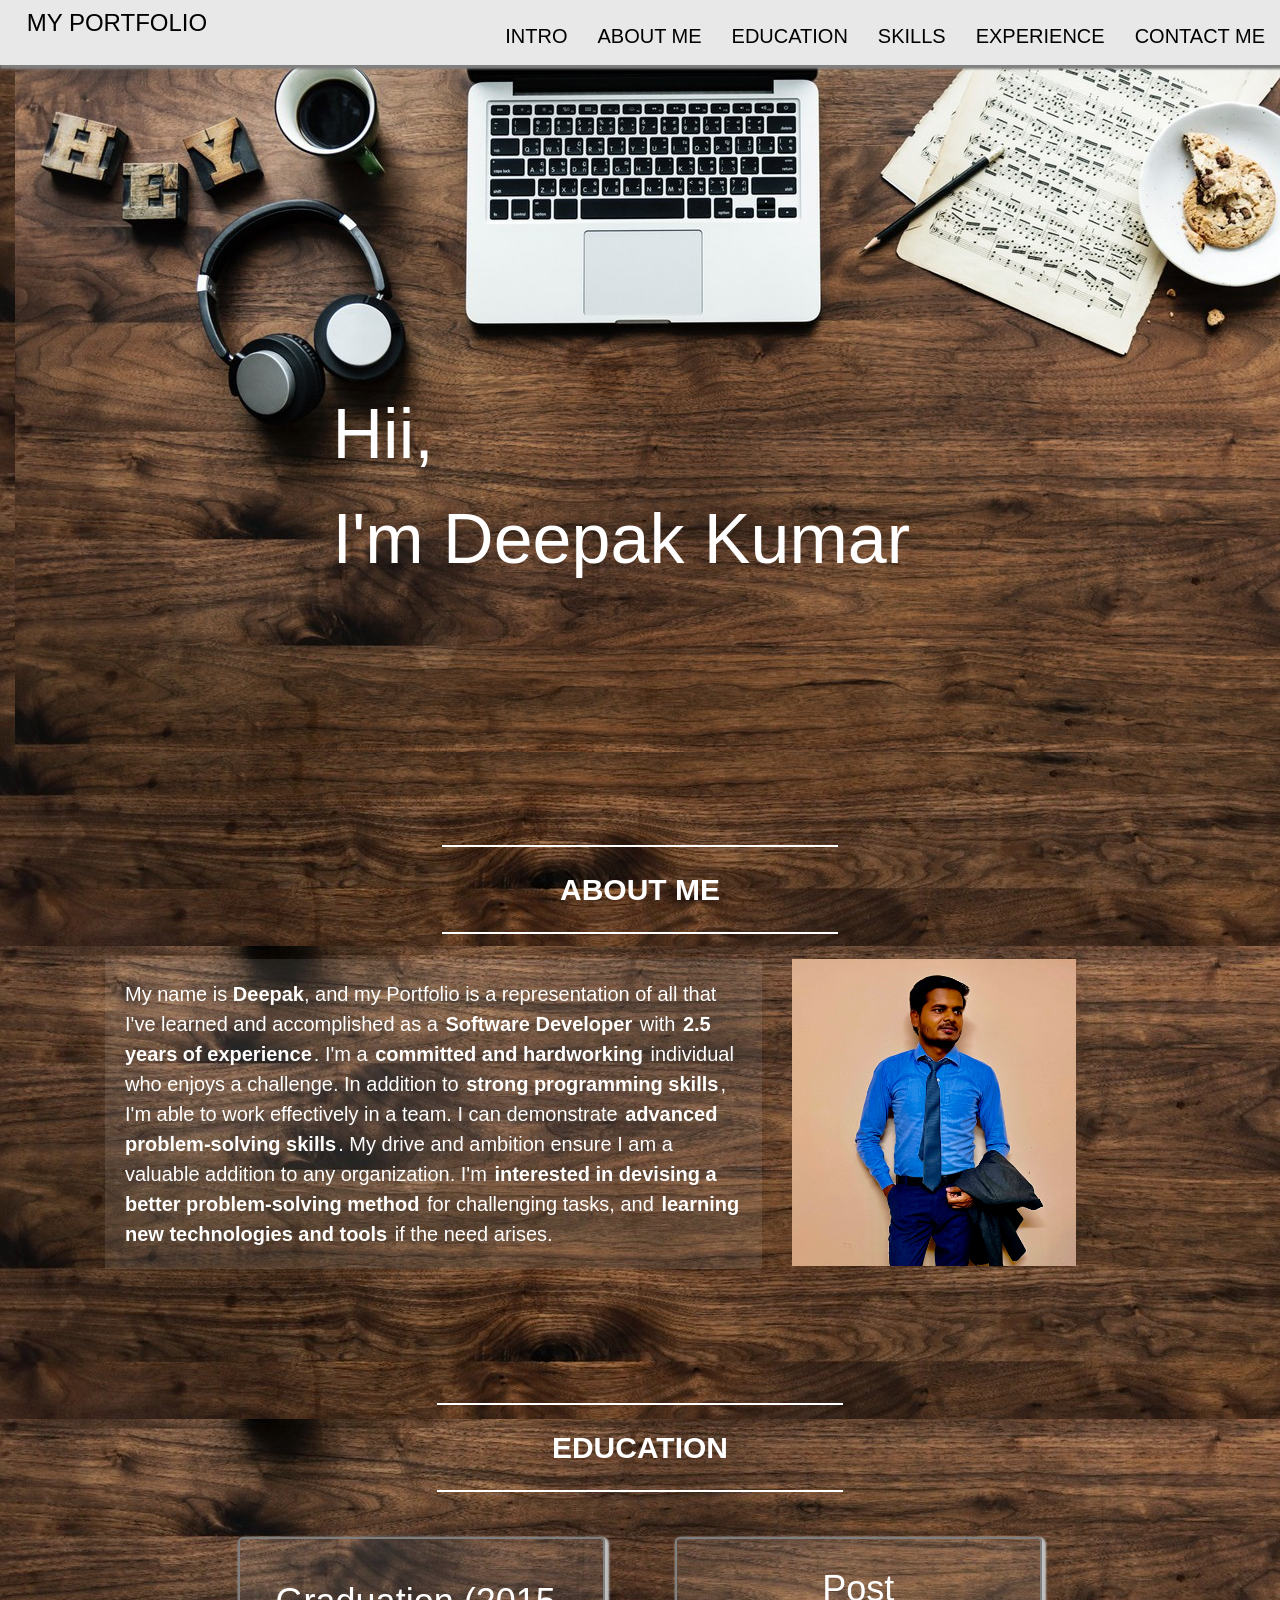
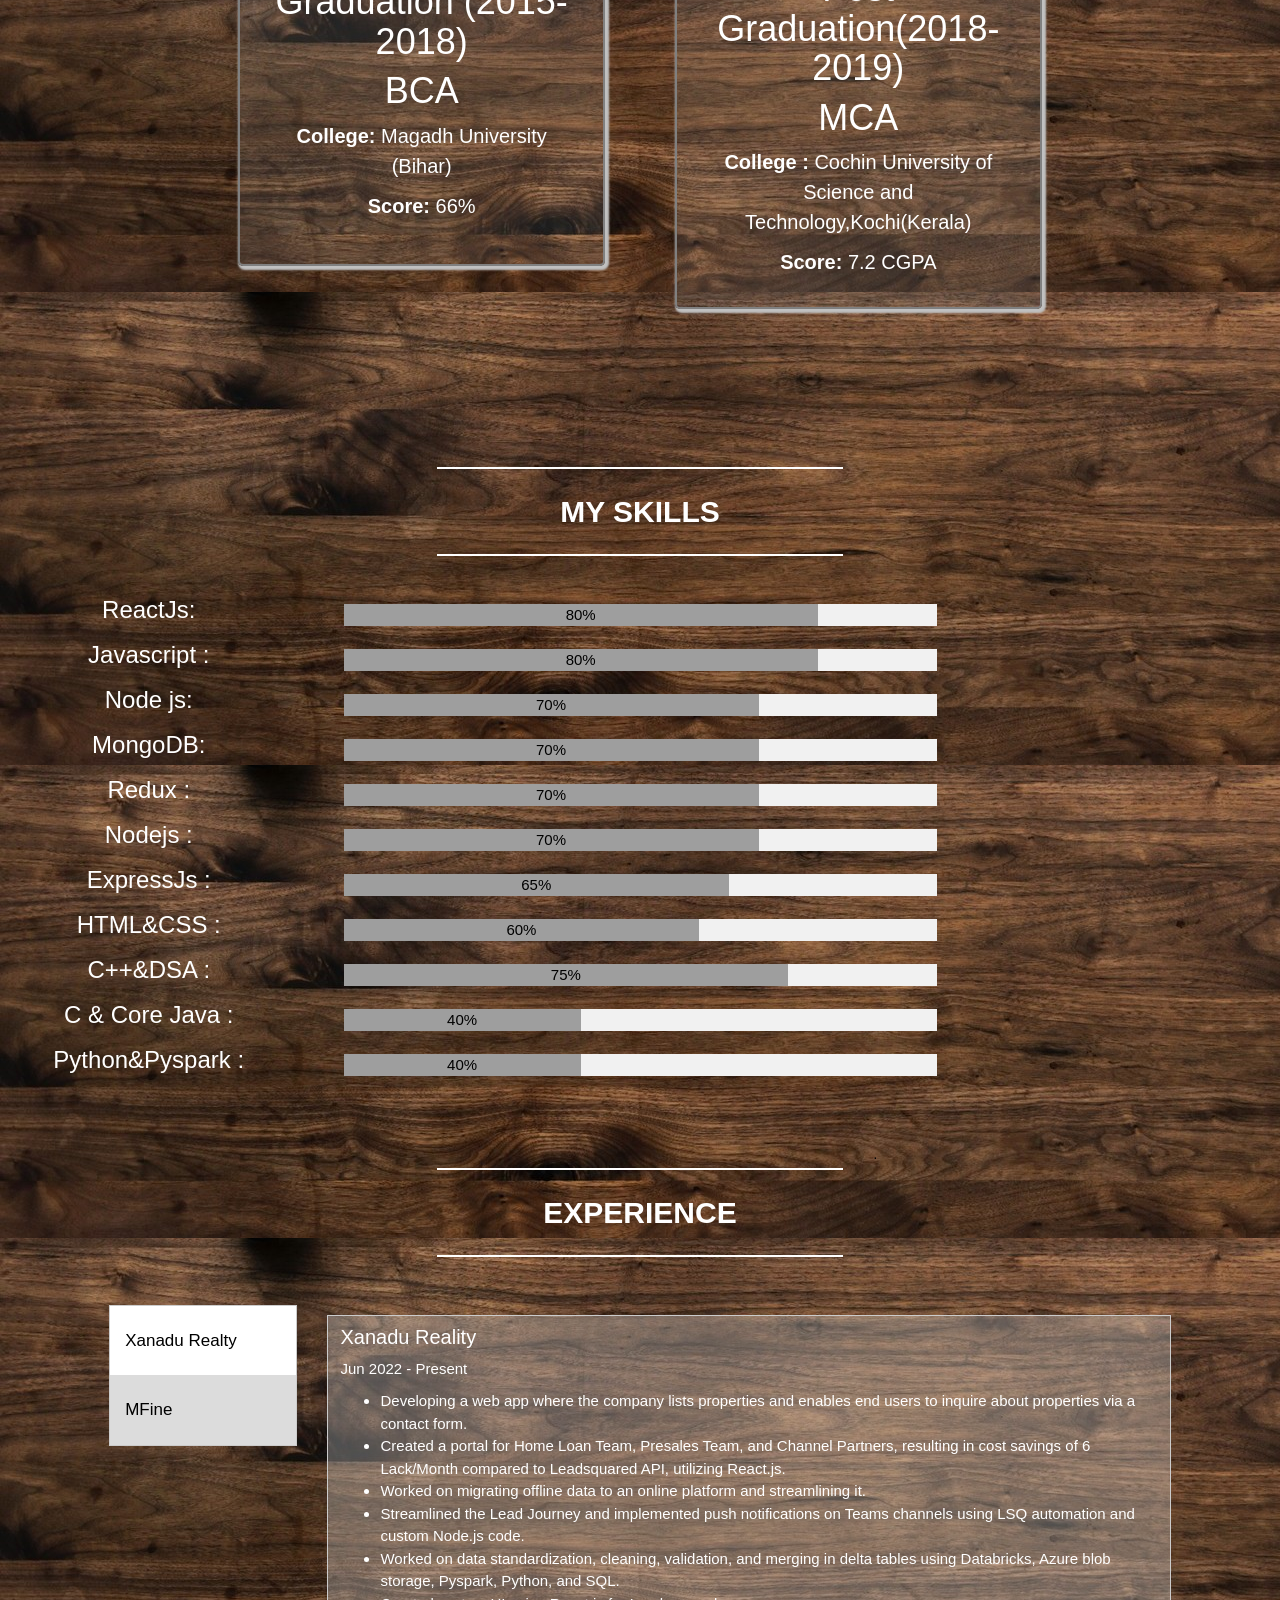
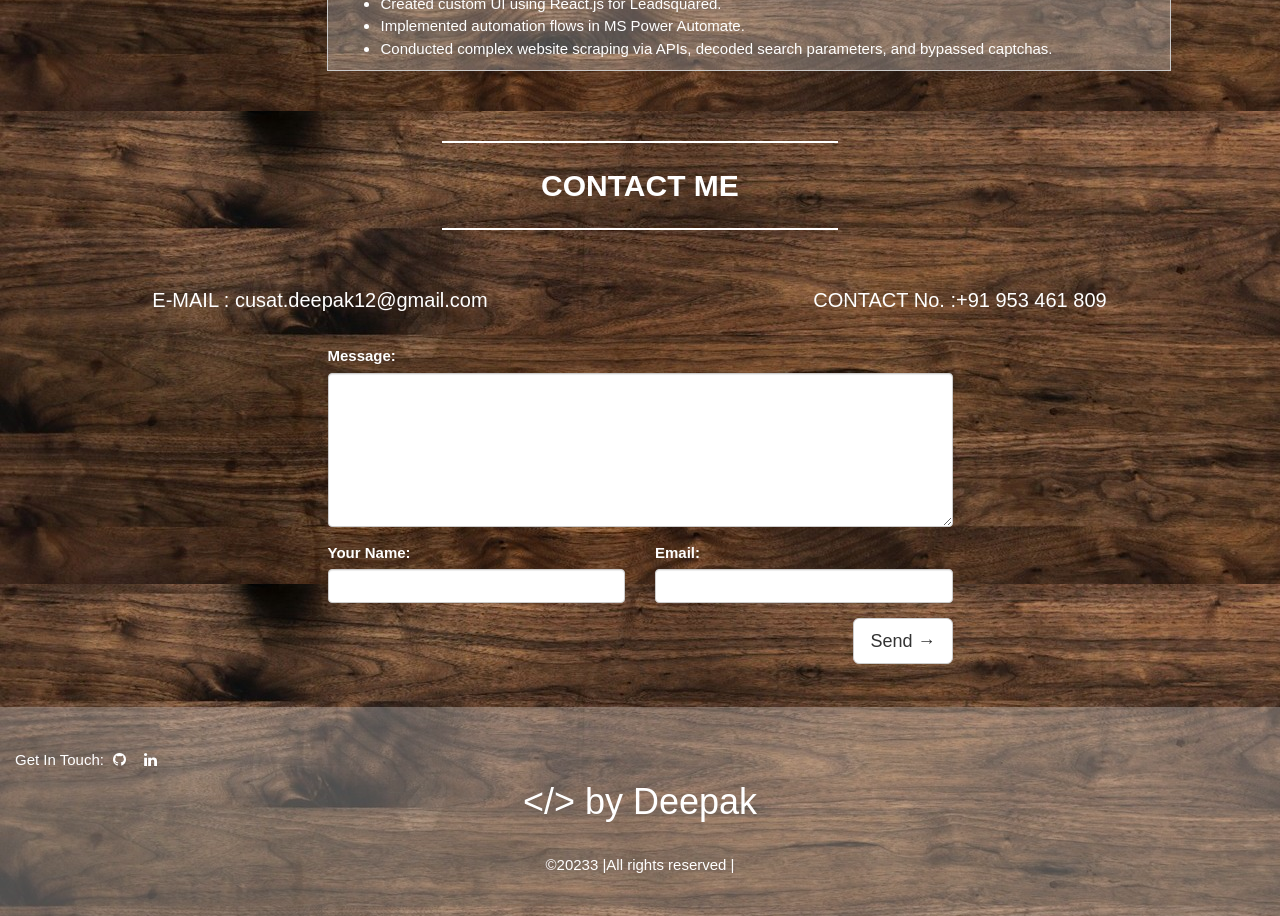
==== index.html @ 2df1d55f "test commit" ====
<html>
  <title>My Portfolio</title>
  <head>
    <style>
      .col-md-2 img {
        width: 284px;
        height: 307px;
      }
    </style>
    <!-- <style>
		.container {
		  text-align: center;
		}
	
		img {
			width: 1324px;
            height: 706px;;
		}
	  </style> -->
    <link type="text/css" href="index.css" rel="stylesheet" />
    <meta charset="utf-8" />
    <meta name="viewport" content="width=device-width, initial-scale=1" />
    <link
      rel="stylesheet"
      href="https://maxcdn.bootstrapcdn.com/bootstrap/3.4.0/css/bootstrap.min.css"
    />
    <script src="https://ajax.googleapis.com/ajax/libs/jquery/3.4.1/jquery.min.js"></script>
    <script src="https://maxcdn.bootstrapcdn.com/bootstrap/3.4.0/js/bootstrap.min.js"></script>
    <meta name="viewport" content="width=device-width, initial-scale=1" />
    <link rel="stylesheet" href="https://www.w3schools.com/w3css/4/w3.css" />
    <meta name="viewport" content="width=device-width, initial-scale=1" />
    <link
      rel="stylesheet"
      href="https://maxcdn.bootstrapcdn.com/font-awesome/4.4.0/css/font-awesome.min.css"
    />
  </head>
  <body>
    <div class="container-fluid" style="color: black">
      <div id="intro" class="row">
        <div class="col-md-12">
          <nav class="navbar navbar-inverse navbar-fixed-top">
            <div class="navbar-header">
              <button
                type="button"
                class="navbar-toggle"
                data-toggle="collapse"
                data-target="#myNavbar"
              >
                <span class="icon-bar"></span>
                <span class="icon-bar"></span>
                <span class="icon-bar"></span>
              </button>
              <h3>&nbsp;&nbsp;&nbsp; MY PORTFOLIO</h3>
            </div>

            <div
              class="collapse navbar-collapse"
              id="myNavbar"
              style="float: right"
            >
              <ul class="nav navbar-nav">
                <li>
                  <a href="#intro"><h4>INTRO</h4></a>
                </li>
                <li>
                  <a href="#about"><h4>ABOUT ME</h4></a>
                </li>
                <li>
                  <a href="#edu"><h4>EDUCATION</h4></a>
                </li>
                <li>
                  <a href="#skills"><h4>SKILLS</h4></a>
                </li>
                <li>
                  <a href="#pro"><h4>EXPERIENCE</h4></a>
                </li>
                <li>
                  <a href="#cont"><h4>CONTACT ME</h4></a>
                </li>
              </ul>
            </div>
          </nav>
        </div>
      </div>
      <br /><br />
      <div id="intro" class="row">
        <div class="col-md-12 container">
          <img src="lap2.jpg" />
          <div class="text-block">
            <p>
              Hii,<br />
              I'm Deepak Kumar
            </p>
            <p></p>
          </div>
        </div>
      </div>
      <div id="about" class="row">
        <br /><br /><br />
        <div class="col-md-4"></div>
        <div class="col-md-4 heading">
          <hr class="new" />
          <p>ABOUT ME</p>
          <hr class="new" />
        </div>
        <div class="col-md-4"></div>

        <div class="col-md-3"></div>

        <div class="col-md-7" style="margin-left: 30px">
          <div class="para">
            My name is <b>Deepak</b>, and my Portfolio is a representation of
            all that I've learned and accomplished as a
            <span class="highlight">Software Developer</span> with
            <span class="highlight">2.5 years of experience</span>. I'm a
            <span class="highlight">committed and hardworking</span> individual
            who enjoys a challenge. In addition to
            <span class="highlight">strong programming skills</span>, I'm able
            to work effectively in a team. I can demonstrate
            <span class="highlight">advanced problem‑solving skills</span>. My
            drive and ambition ensure I am a valuable addition to any
            organization. I'm
            <span class="highlight"
              >interested in devising a better problem‑solving method</span
            >
            for challenging tasks, and
            <span class="highlight">learning new technologies and tools</span>
            if the need arises.
          </div>
        </div>

        <div class="col-md-2">
          <center><img src="port.jpg" /></center>
          <br /><br />
        </div>
      </div>

      <div id="edu" class="row">
        <br /><br /><br />
        <div class="row">
          <div class="col-md-4"></div>

          <div class="col-md-4 heading">
            <hr class="new" />
            <p>EDUCATION</p>
            <hr class="new" />
          </div>

          <div class="col-md-4"></div>
        </div>

        <div class="row">
          <div class="col-md-2"></div>

		  <div class="col-md-4">
			<div class="block" style="padding: 33px;"> <!-- Add padding -->
			  <h1>Graduation (2015-2018)</h1>
			  <h1>BCA</h1>
			  <p><strong>College:</strong> Magadh University (Bihar)</p>
			  <p><strong>Score:</strong> 66%</p>
			</div>
		</div>
		

          <div class="col-md-4">
            <div class="block">
              <h1>Post Graduation(2018-2019)</h1>
			  <h1>MCA</h1>
             <p><strong>College :</strong> Cochin University of Science and Technology,Kochi(Kerala)</p> 
              <p><strong>Score:</strong> 7.2 CGPA</p>
            </div>
          </div>

          <div class="col-md-2"></div>
        </div>
      </div>

      <br /><br />

      <div id="skills" class="row">
        <br /><br /><br />
        <div class="row">
          <div class="col-md-4"></div>

          <div class="col-md-4 heading">
            <hr class="new" />
            <p>MY SKILLS</p>
            <hr class="new" />
          </div>

          <div class="col-md-4"></div>
        </div>

        <br />

        <div class="row">
          <div class="col-md-3">
            <h3 style="color: white; margin-top: -6px">
              <center>ReactJs:</center>
            </h3>
          </div>

          <div class="col-md-6">
            <div class="w3-container">
              <div class="w3-light-grey">
                <div class="w3-container w3-grey w3-center" style="width: 80%">
                  80%
                </div>
              </div>
            </div>

            <div class="col-md-3"></div>
          </div>

          <br /><br />
          <div class="col-md-3">
            <h3 style="color: white; margin-top: -6px">
              <center>Javascript :</center>
            </h3>
          </div>

          <div class="col-md-6">
            <div class="w3-container">
              <div class="w3-light-grey">
                <div class="w3-container w3-grey w3-center" style="width: 80%">
                  80%
                </div>
              </div>
            </div>

            <div class="col-md-3"></div>
          </div>
          <br /><br />

          <div class="col-md-3">
            <h3 style="color: white; margin-top: -6px">
              <center>Node js:</center>
            </h3>
          </div>

          <div class="col-md-6">
            <div class="w3-container">
              <div class="w3-light-grey">
                <div class="w3-container w3-grey w3-center" style="width: 70%">
                  70%
                </div>
              </div>
            </div>

            <div class="col-md-3"></div>
          </div>

          <br /><br />

          <div class="col-md-3">
            <h3 style="color: white; margin-top: -6px">
              <center>MongoDB:</center>
            </h3>
          </div>

          <div class="col-md-6">
            <div class="w3-container">
              <div class="w3-light-grey">
                <div class="w3-container w3-grey w3-center" style="width: 70%">
                  70%
                </div>
              </div>
            </div>

            <div class="col-md-3"></div>
          </div>

		  <br /><br />
		  <div class="col-md-3">
            <h3 style="color: white; margin-top: -6px">
              <center>Redux :</center>
            </h3>
          </div>

          <div class="col-md-6">
            <div class="w3-container">
              <div class="w3-light-grey">
                <div class="w3-container w3-grey w3-center" style="width: 70%">
                  70%
                </div>
              </div>
            </div>

            <div class="col-md-3"></div>
          </div>

          <br /><br />
		  <div class="col-md-3">
            <h3 style="color: white; margin-top: -6px">
              <center>Nodejs :</center>
            </h3>
          </div>

          <div class="col-md-6">
            <div class="w3-container">
              <div class="w3-light-grey">
                <div class="w3-container w3-grey w3-center" style="width: 70%">
                  70%
                </div>
              </div>
            </div>
            <div class="col-md-3"></div>
          </div>
		  <br/></br>
		  <div class="col-md-3">
            <h3 style="color: white; margin-top: -6px">
              <center>ExpressJs :</center>
            </h3>
          </div>

          <div class="col-md-6">
            <div class="w3-container">
              <div class="w3-light-grey">
                <div class="w3-container w3-grey w3-center" style="width: 65%">
                  65%
                </div>
              </div>
            </div>
            <div class="col-md-3"></div>
          </div>
		  <br/><br/>

          <div class="col-md-3">
            <h3 style="color: white; margin-top: -6px">
              <center>HTML&CSS :</center>
            </h3>
          </div>

          <div class="col-md-6">
            <div class="w3-container">
              <div class="w3-light-grey">
                <div class="w3-container w3-grey w3-center" style="width: 60%">
                  60%
                </div>
              </div>
            </div>
            <div class="col-md-3"></div>
          </div>

          <br /><br />

          <div class="col-md-3">
            <h3 style="color: white; margin-top: -6px">
              <center>C++&DSA :</center>
            </h3>
          </div>

          <div class="col-md-6">
            <div class="w3-container">
              <div class="w3-light-grey">
                <div class="w3-container w3-grey w3-center" style="width: 75%">
                  75%
                </div>
              </div>
            </div>

            <div class="col-md-3"></div>
          </div>
          <br /><br />

          <div class="col-md-3">
            <h3 style="color: white; margin-top: -6px">
              <center>C & Core Java :</center>
            </h3>
          </div>

          <div class="col-md-6">
            <div class="w3-container">
              <div class="w3-light-grey">
                <div class="w3-container w3-grey w3-center" style="width: 40%">
                  40%
                </div>
              </div>
            </div>

            <div class="col-md-3"></div>
          </div>

          <br /><br />

          <div class="col-md-3">
            <h3 style="color: white; margin-top: -6px">
              <center>Python&Pyspark :</center>
            </h3>
          </div>

          <div class="col-md-6">
            <div class="w3-container">
              <div class="w3-light-grey">
                <div class="w3-container w3-grey w3-center" style="width: 40%">
                  40%
                </div>
              </div>
            </div>

            <div class="col-md-3"></div>
          </div>

          <br /><br />

        </div>

        <div id="pro" class="row">
          <br /><br />

          <div class="col-md-4"></div>

          <div class="col-md-4 heading">
            <hr class="new" />
            <p>EXPERIENCE</p>
            <hr class="new" />
          </div>

          <div class="col-md-4">.</div>

          <div class="col-md-12"><br /></div>
          <div class="col-md-1"></div>
          <div class="col-md-2 project">
            <div class="tab">
              <button
                class="tablinks"
                onclick="openCity(event, 'xanadurealty')"
                id="defaultOpen"
              >
                Xanadu Realty
              </button>
              <button class="tablinks" onclick="openCity(event, 'mfine')">
                MFine
              </button>
            </div>
          </div>
		  <div class="col-md-8 project">
			<div id="xanadurealty" class="tabcontent">
				<div class="project-card">
					<h4>Xanadu Reality</h4>
					<p class="date">Jun 2022 - Present</p>
					<ul>
						<li>Developing a web app where the company lists properties and enables end users to inquire about properties via a contact form.</li>
						<li>Created a portal for Home Loan Team, Presales Team, and Channel Partners, resulting in cost savings of 6 Lack/Month compared to Leadsquared API, utilizing React.js.</li>
						<li>Worked on migrating offline data to an online platform and streamlining it.</li>
						<li>Streamlined the Lead Journey and implemented push notifications on Teams channels using LSQ automation and custom Node.js code.</li>
						<li>Worked on data standardization, cleaning, validation, and merging in delta tables using Databricks, Azure blob storage, Pyspark, Python, and SQL.</li>
						<li>Created custom UI using React.js for Leadsquared.</li>
						<li>Implemented automation flows in MS Power Automate.</li>
						<li>Conducted complex website scraping via APIs, decoded search parameters, and bypassed captchas.</li>
					</ul>
				</div>
			</div>
		
			<div id="mfine" class="tabcontent">
				<div class="project-card">
					<h4>MFine</h4>
					<p class="date">Aug 2021 - May 2022</p>
					<ul>
						<li>Worked on the Twilio Video Composition API, converting audio and video files to MP4 and uploading them to S3.</li>
						<li>Implemented pagination and searching functionality.</li>
						<li>Created a generic page header for the MFine app, optimized code, and improved app performance and maintainability.</li>
						<li>Themed the MFine Patents app.</li>
						<li>Worked on a React Native Video Player with custom controls.</li>
						<li>Implemented push notifications in the MFine Patents app.</li>
					</ul>
				</div>
			</div>
		</div>
		
          <div class="col-md-1"></div>
        </div>
      </div>

      <div id="cont" class="row">
        <br /><br />
        <div class="col-md-4"></div>
        <div class="col-md-4 heading">
          <hr class="new" />
          <p>CONTACT ME<br /></p>
          <hr class="new" />
        </div>
        <div class="col-md-4">
          <br />
        </div>
        <div class="col-md-6" style="color: white; font-size: 20px">
          <br />
          <center>E-MAIL : cusat.deepak12@gmail.com</center>
        </div>
        <div class="col-md-6" style="color: white; font-size: 20px">
          <br />
          <center>CONTACT No. :+91 953 461 809</center>
          <br />
        </div>
        <div class="row">
          <div class="col-md-3"></div>
          <div class="col-md-6" id="form_container" style="color: white">
            <form role="form" method="post" id="reused_form">
              <div class="row">
                <div class="col-sm-12 form-group">
                  <label for="message"> Message:</label>
                  <textarea
                    class="form-control"
                    type="textarea"
                    id="message"
                    name="message"
                    maxlength="6000"
                    rows="7"
                  ></textarea>
                </div>
              </div>
              <div class="row">
                <div class="col-sm-6 form-group">
                  <label for="name"> Your Name:</label>
                  <input
                    type="text"
                    class="form-control"
                    id="name"
                    name="name"
                    required
                  />
                </div>
                <div class="col-sm-6 form-group">
                  <label for="email"> Email:</label>
                  <input
                    type="email"
                    class="form-control"
                    id="email"
                    name="email"
                    required
                  />
                </div>
              </div>

              <div class="row">
                <div class="col-sm-12 form-group">
                  <button
                    type="submit"
                    class="btn btn-lg btn-default pull-right"
                  >
                    Send →
                  </button>
                </div>
              </div>
            </form>
            <br />
          </div>
          <div class="col-md-3"></div>
        </div>
      </div>
    </div>

    <div class="footer">
      <div class="row">
        Get In Touch:
        <a href="https://github.com/deepakkumar5396" target="_blank"
          ><i class="fa fa-github tr">&nbsp;</i></a
        >
        <a
          href="https://www.linkedin.com/in/kumardeepakkg/"
          target="_blank"
          ><i class="fa fa-linkedin tr">&nbsp;</i></a
        >
      </div>

      <div class="row">
        <center>
          <h1>&#60;/&#62; by Deepak</h1>
          <br />
          &#169;20233 |All rights reserved |<br />
        </center>
      </div>
    </div>

    <script>
      function openCity(evt, cityName) {
        var i, tabcontent, tablinks;
        tabcontent = document.getElementsByClassName("tabcontent");
        for (i = 0; i < tabcontent.length; i++) {
          tabcontent[i].style.display = "none";
        }
        tablinks = document.getElementsByClassName("tablinks");
        for (i = 0; i < tablinks.length; i++) {
          tablinks[i].className = tablinks[i].className.replace(" active", "");
        }
        document.getElementById(cityName).style.display = "block";
        evt.currentTarget.className += " active";
      }

      // Get the element with id="defaultOpen" and click on it
      document.getElementById("defaultOpen").click();
    </script>
  </body>
  <html></html>
</html>
---- index.css ----
.navbar-inverse {
	background-color:#E8E8E8 !important;
    border-color: transparent !important;
    height:65px;
    box-shadow: 2px 2px 2px 2px grey;
}
.navbar-inverse .navbar-nav>li>a {
    color:black !important;
}
.navbar
{
	margin-bottom: 0px;
}

.navbar-inverse .navbar-nav>li {
	background-color:rgb(232,232,232,0.3) !important;
	height:65px;
    font-size: 25px;
    text-align: left;
    font-weight: bold;
    overflow:hidden;
    position:relative;
}

.navbar-inverse .navbar-nav>li>a:focus, .navbar-inverse .navbar-nav>li>a:hover
{  
	background-color:#DCDCDC !important;
}

.navbar-inverse .navbar-nav>li>a:active
{  
	background-color:#DCDCDC !important;
}

.container {
  position: relative;
}

.text-block {
  position: absolute;
  bottom: 150px;
  right: 350;
  color: white;
  padding-left: 20px;
  padding-right: 20px;
  font-size:70px;
}

.heading
{
	font-size:30px;
	text-align:center;
	padding:5px;
	font-weight:bold;
	color:white;
}
.para
{
	font-size:20px;
	text-align:left;
	padding:20px;
	color:white;
	margin-left:60px;
	background-color:rgba(232,232,232,0.1);
	
	
}
.highlight {
  /* Yellow background color */
  font-weight: bold;         /* Bold text */
  color:white;               /* Black text color */
  padding: 2px;              /* Padding to separate the highlighted text */
}

hr.new{
  border: 1px solid black;
  border-color:white;
}
.block{
  border:2px solid grey;
  border-radius:5px;
  box-shadow: 2px 2px 2px 2px rgb(192,192,192);
  margin:20px;
  background-color:rgba(232,232,232,0.1);
  color:white;
  font-size:20px;
	text-align:center;
	padding:20px;
    
}
body
{
	background-image:url("back.jpg");
}

.footer
{
	background-color:rgba(232,232,232,0.3);
	
	padding:40px;
	color:white;
	margin:-10px;
}

.tr
{
    color:White;
    font-size:45px;
    margin:5px;
}

.project
{ 
 box-sizing: border-box;
}

.pre{
	height:300px;
	width:80%;
	padding:20px;
}



/* Style the tab */
.tab {
  border: 1px solid #ccc;
  background-color:#DCDCDC;
  width: 100%;
  margin-right:-80px;
  
}

/* Style the buttons inside the tab */
.tab button {
  display: block;
  background-color:#DCDCDC;
  padding:22px 15px;
  color: black;
  width: 100%;
  border: none;
  outline: none;
  text-align: left;
  cursor: pointer;
  font-size: 17px;
}

/* Change background color of buttons on hover */
.tab button:hover {
  background-color:white ;
}

/* Create an active/current "tab button" class */
.tab button.active {
  background-color:white ;
}

/* Style the tab content */
.tabcontent {
  
  color: white;
  padding: 0px 12px;
  border: 1px solid #ccc;
  width: 100%;
  display: none;
  background-color:rgba(232,232,232,0.3);
  margin-top:10px;
}

/* Clear floats after the tab */
.clearfix::after {
  content: "";
  clear: both;
  display: table;
}
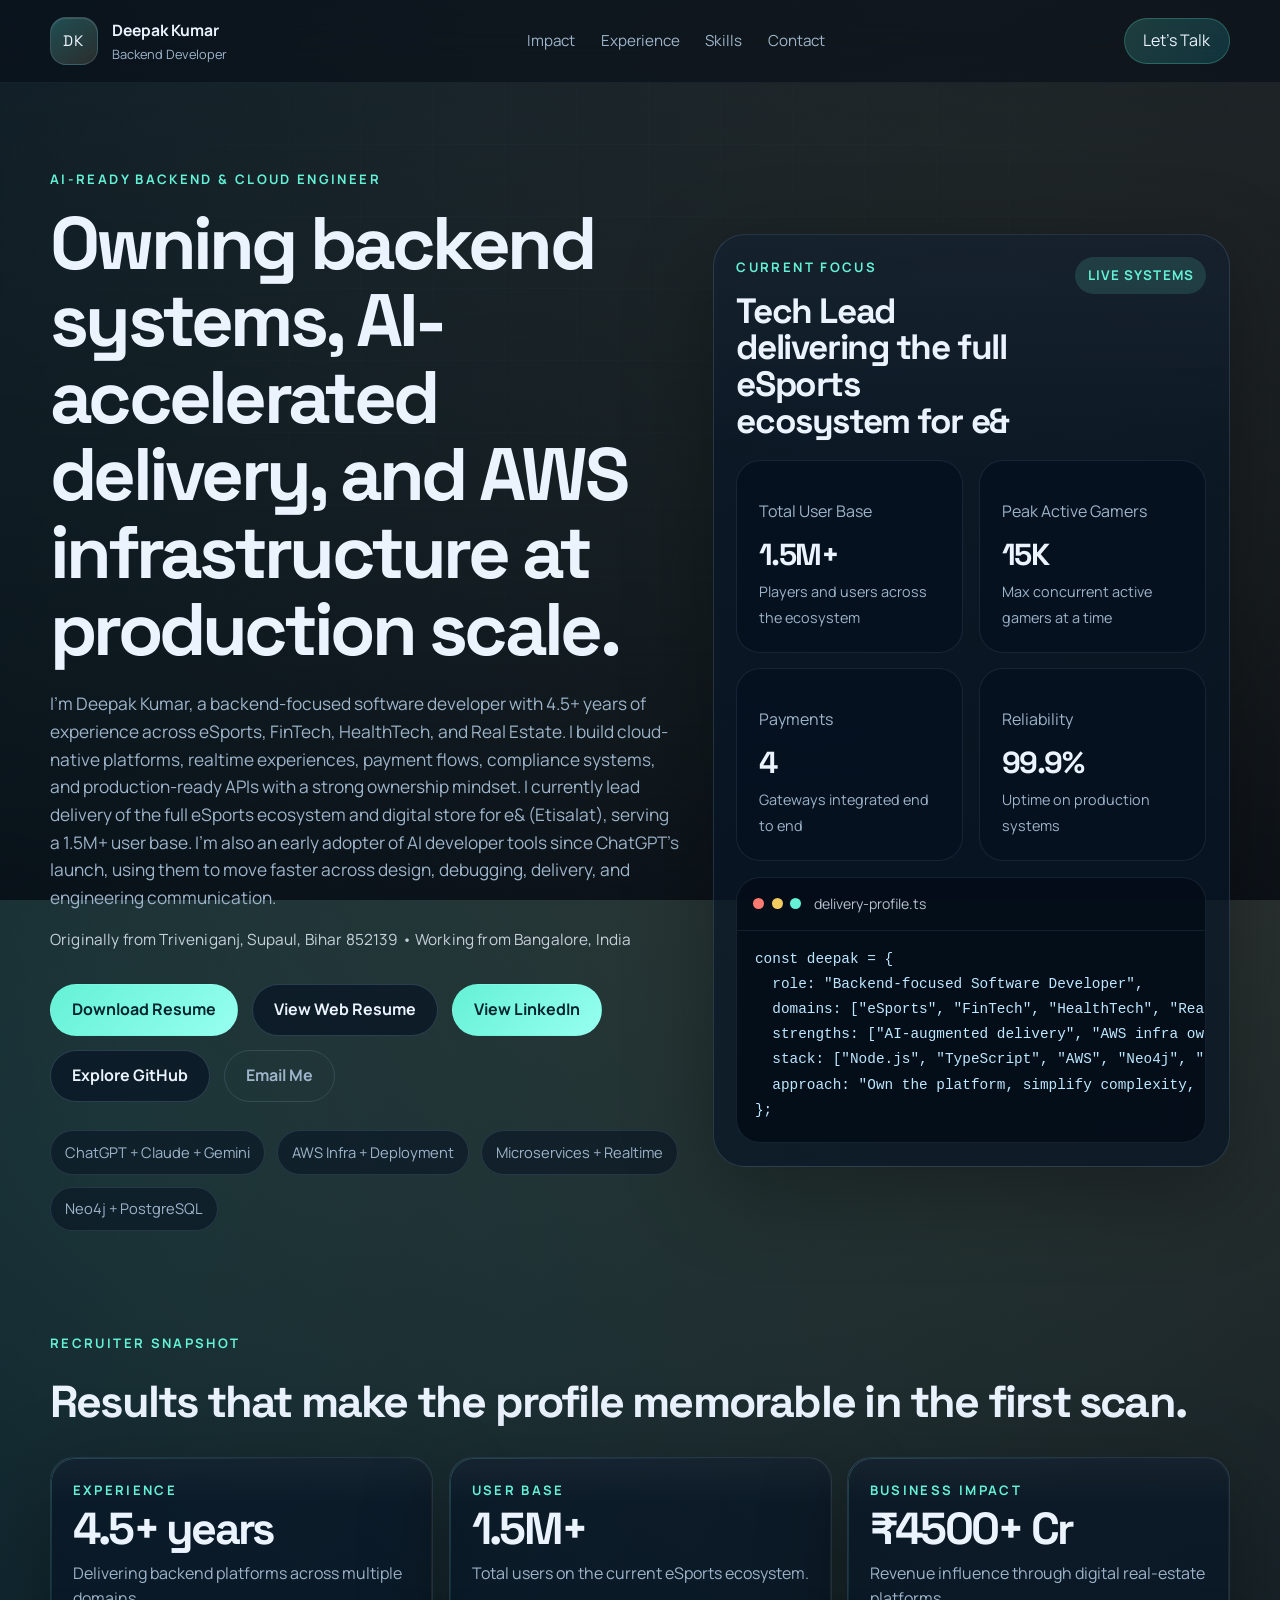
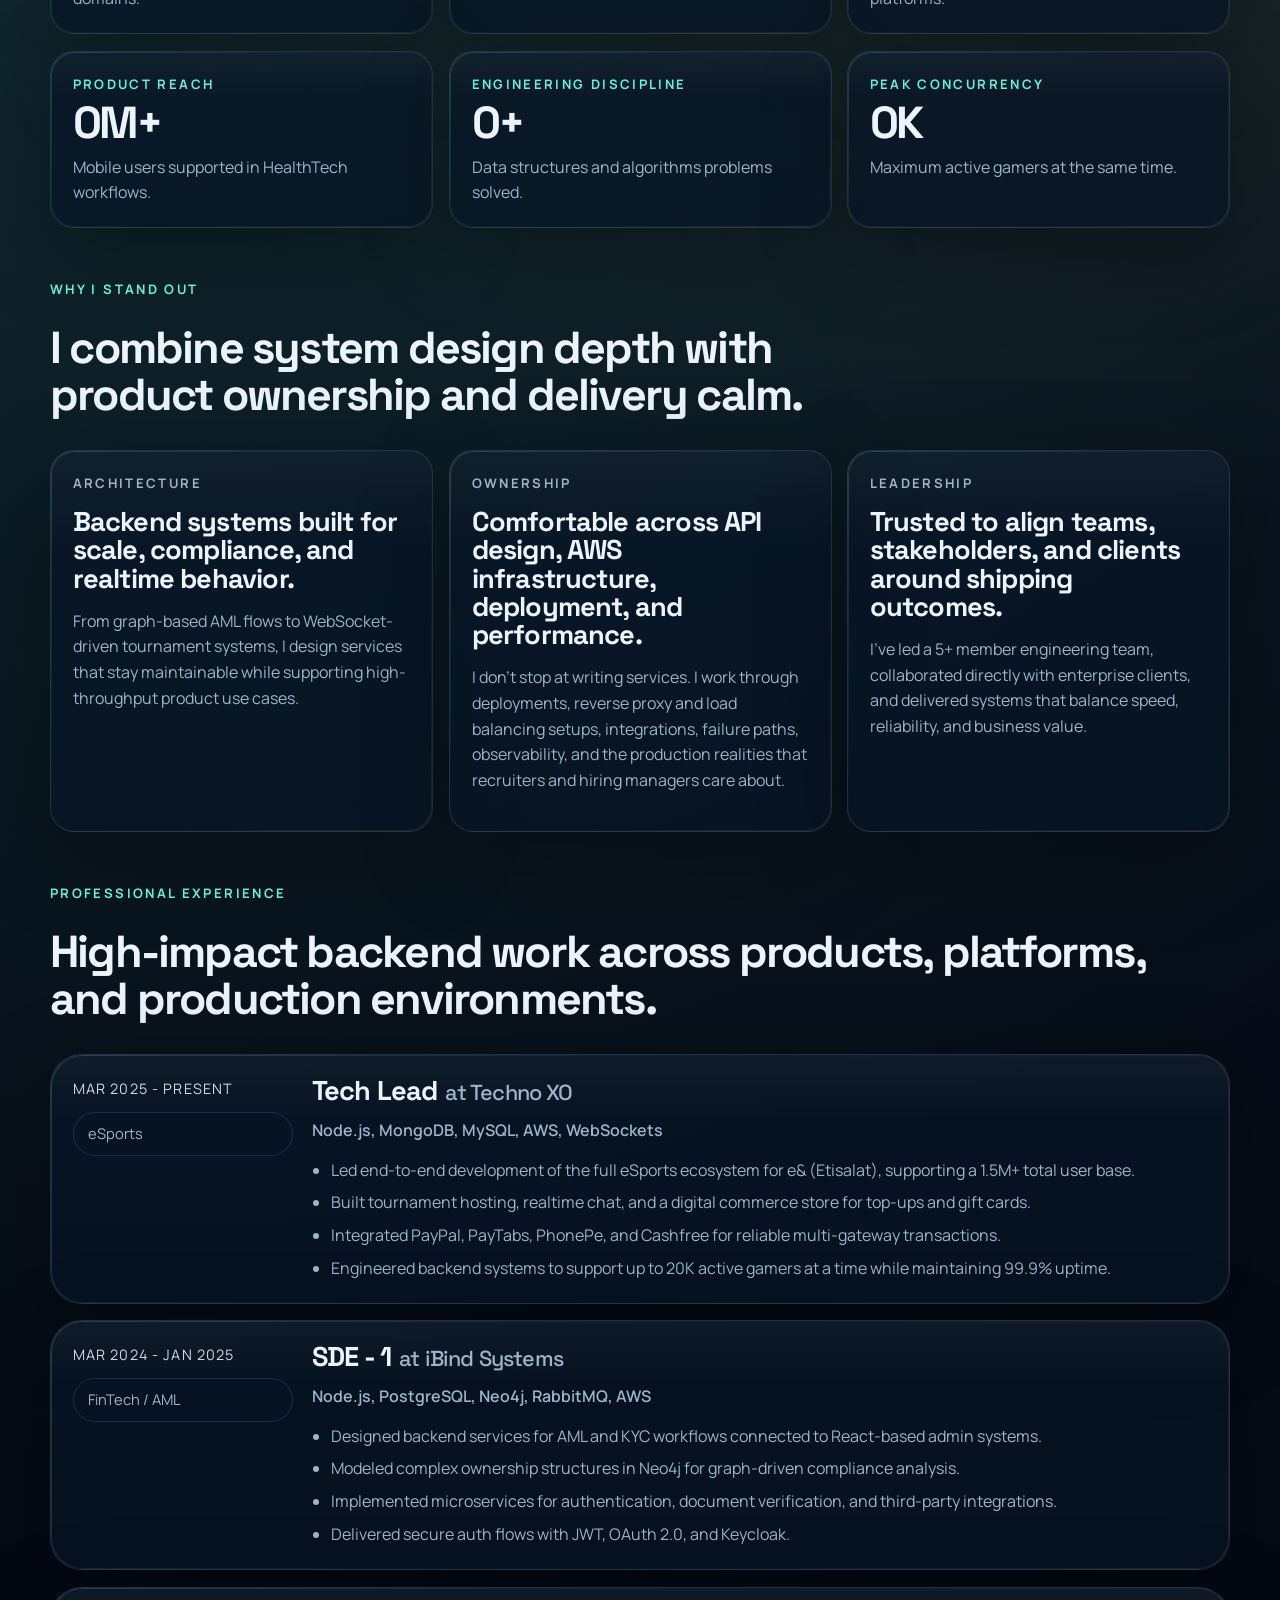
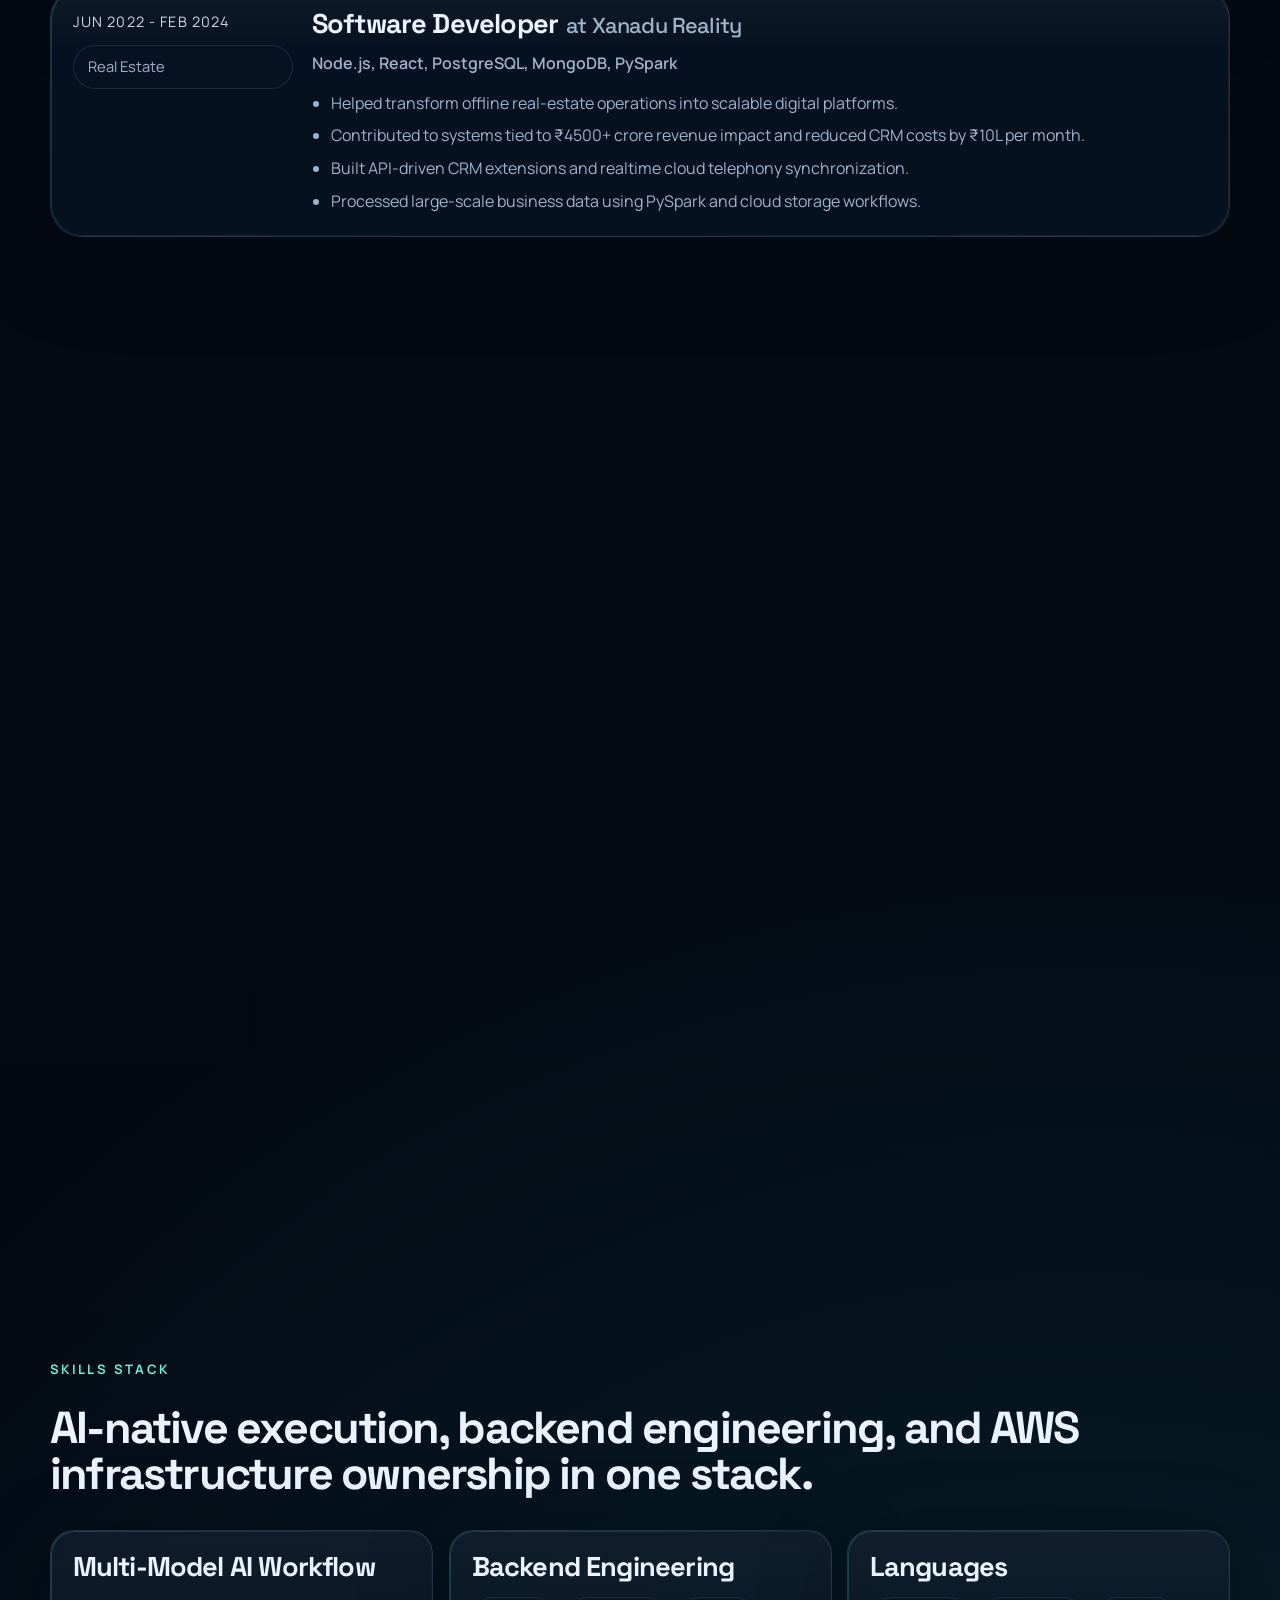
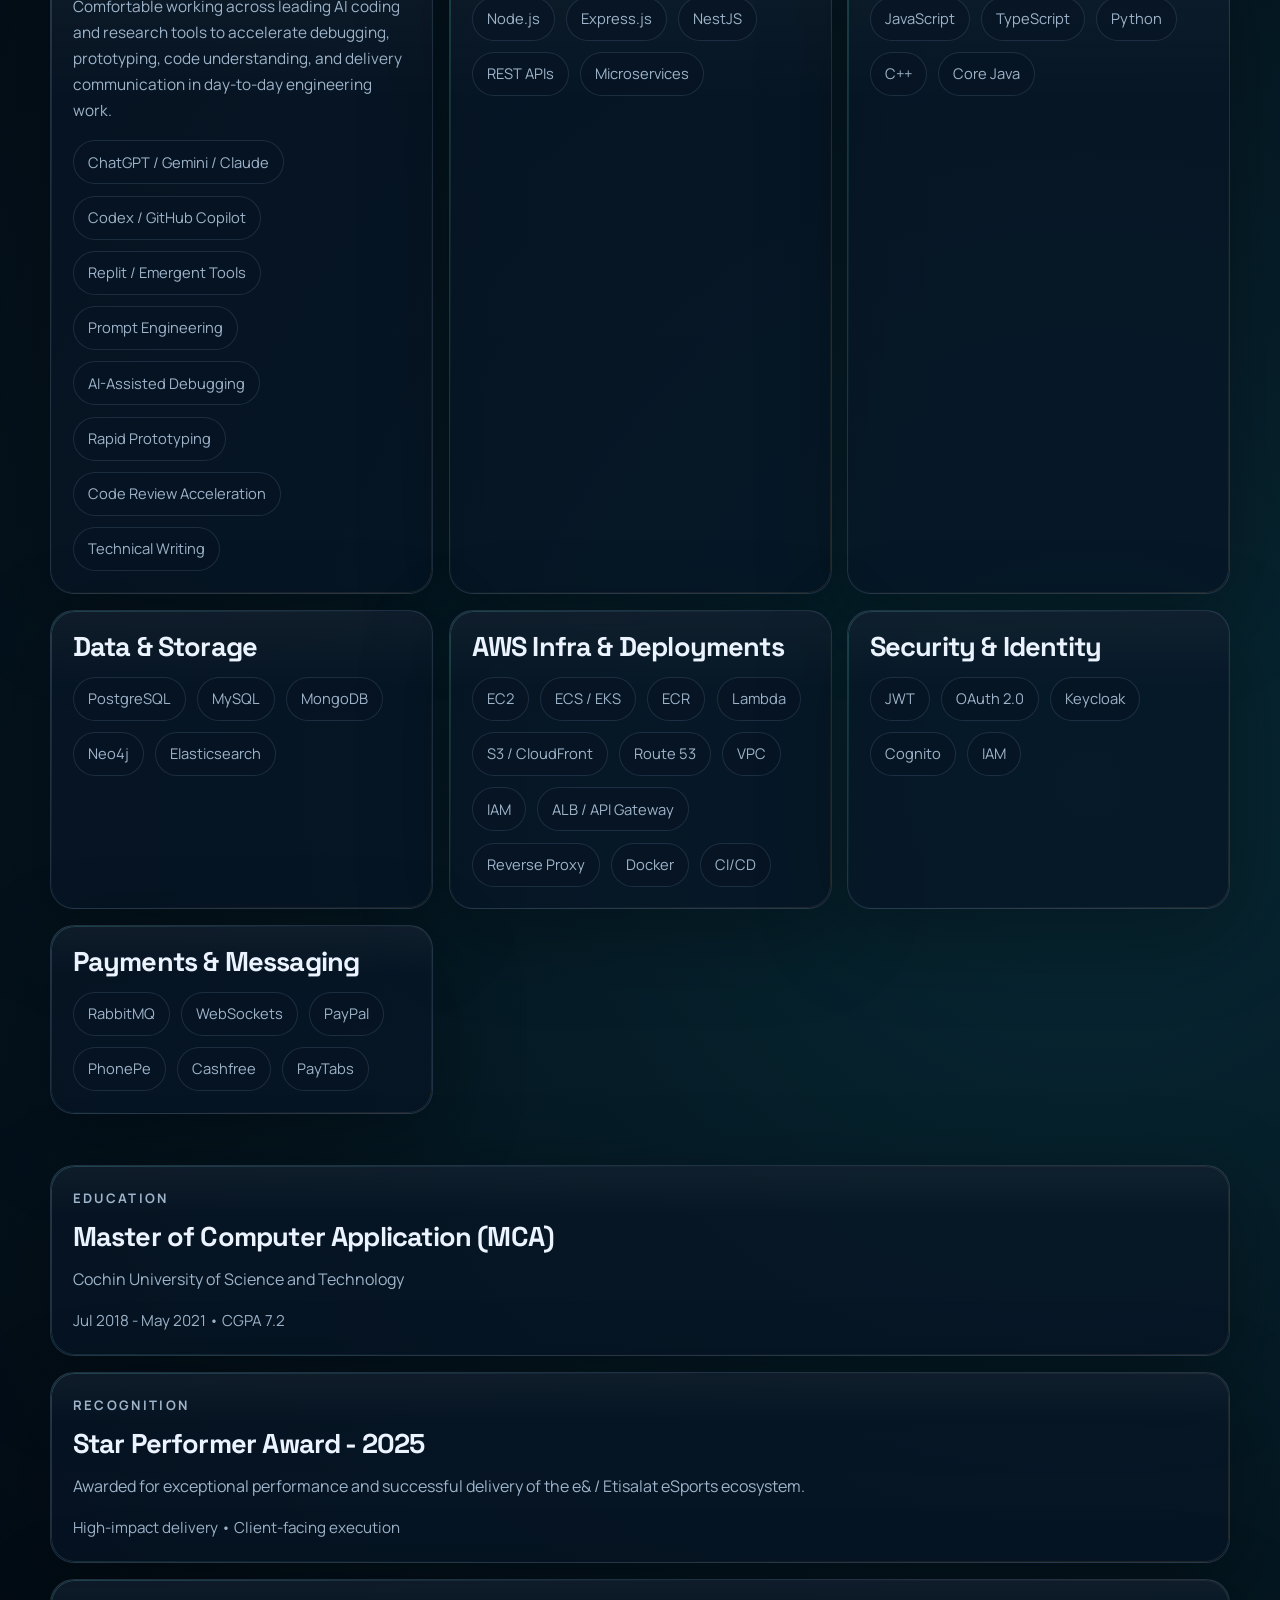
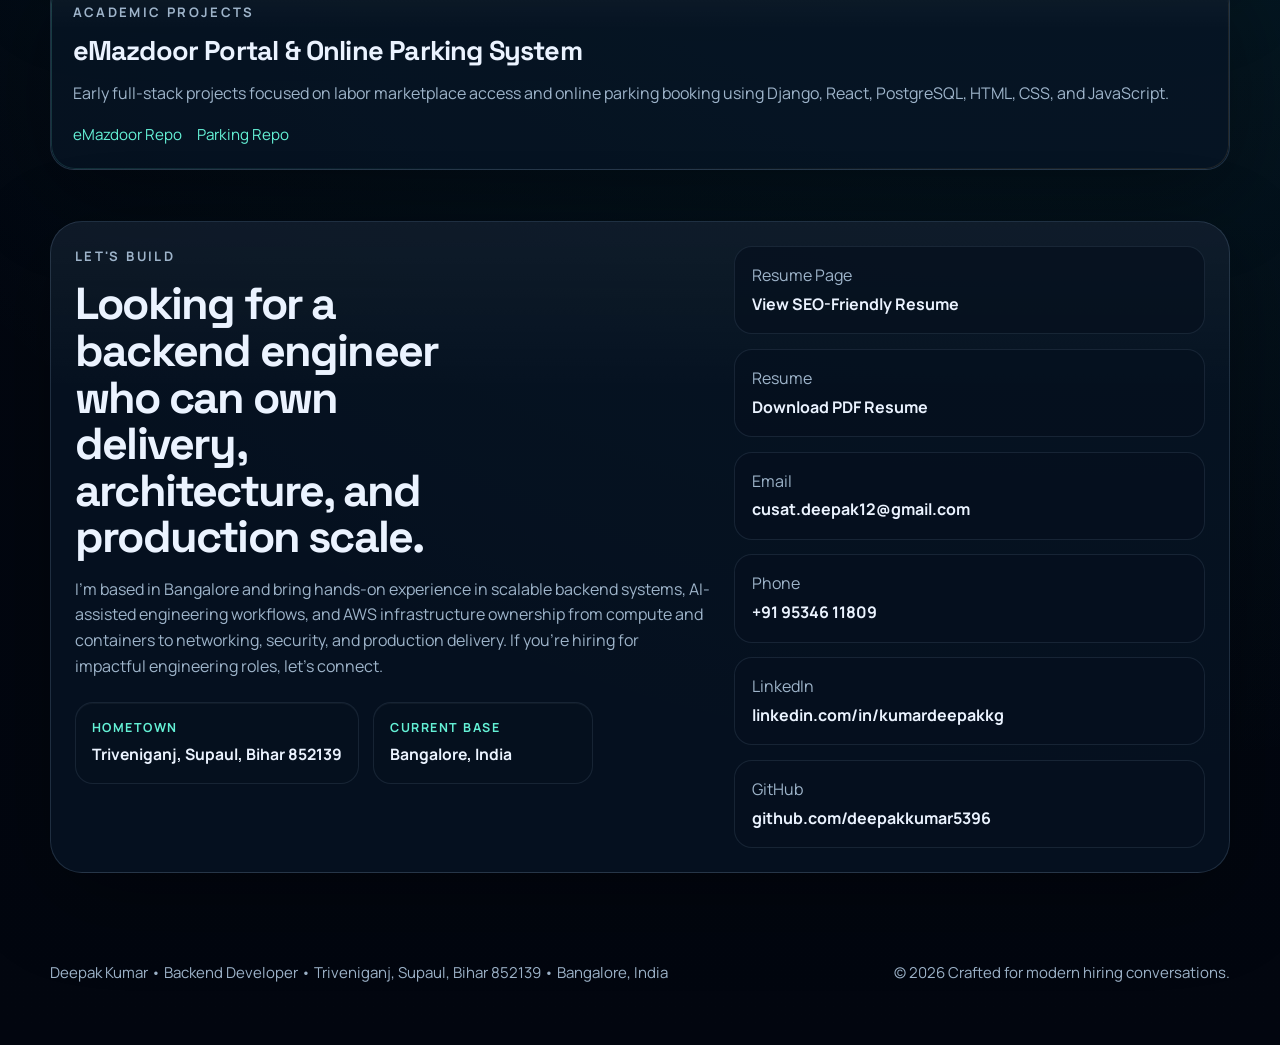
==== commit e050c7bc: "Initial portfolio commit" ====
--- a/index.html
+++ b/index.html
@@ -1,595 +1,546 @@
-<html>
-  <title>My Portfolio</title>
-  <head>
-    <style>
-      .col-md-2 img {
-        width: 284px;
-        height: 307px;
-      }
-    </style>
-    <!-- <style>
-		.container {
-		  text-align: center;
-		}
-	
-		img {
-			width: 1324px;
-            height: 706px;;
-		}
-	  </style> -->
-    <link type="text/css" href="index.css" rel="stylesheet" />
-    <meta charset="utf-8" />
-    <meta name="viewport" content="width=device-width, initial-scale=1" />
-    <link
-      rel="stylesheet"
-      href="https://maxcdn.bootstrapcdn.com/bootstrap/3.4.0/css/bootstrap.min.css"
-    />
-    <script src="https://ajax.googleapis.com/ajax/libs/jquery/3.4.1/jquery.min.js"></script>
-    <script src="https://maxcdn.bootstrapcdn.com/bootstrap/3.4.0/js/bootstrap.min.js"></script>
-    <meta name="viewport" content="width=device-width, initial-scale=1" />
-    <link rel="stylesheet" href="https://www.w3schools.com/w3css/4/w3.css" />
-    <meta name="viewport" content="width=device-width, initial-scale=1" />
-    <link
-      rel="stylesheet"
-      href="https://maxcdn.bootstrapcdn.com/font-awesome/4.4.0/css/font-awesome.min.css"
-    />
-  </head>
-  <body>
-    <div class="container-fluid" style="color: black">
-      <div id="intro" class="row">
-        <div class="col-md-12">
-          <nav class="navbar navbar-inverse navbar-fixed-top">
-            <div class="navbar-header">
-              <button
-                type="button"
-                class="navbar-toggle"
-                data-toggle="collapse"
-                data-target="#myNavbar"
-              >
-                <span class="icon-bar"></span>
-                <span class="icon-bar"></span>
-                <span class="icon-bar"></span>
-              </button>
-              <h3>&nbsp;&nbsp;&nbsp; MY PORTFOLIO</h3>
+<!DOCTYPE html>
+<html lang="en">
+<head>
+  <meta charset="UTF-8">
+  <meta name="viewport" content="width=device-width, initial-scale=1.0">
+  <title>Deepak Kumar | AI-Ready Backend & AWS Engineer</title>
+  <meta name="theme-color" content="#07111d">
+  <meta
+    name="description"
+    content="Portfolio of Deepak Kumar, a backend-focused software developer with strong AI workflow adoption and AWS infrastructure ownership across eSports, FinTech, HealthTech, and Real Estate."
+  >
+  <link rel="preconnect" href="https://fonts.googleapis.com">
+  <link rel="preconnect" href="https://fonts.gstatic.com" crossorigin>
+  <link
+    href="https://fonts.googleapis.com/css2?family=Manrope:wght@400;500;600;700;800&family=Space+Grotesk:wght@500;700&display=swap"
+    rel="stylesheet"
+  >
+  <link rel="icon" type="image/svg+xml" href="favicon.svg">
+  <link rel="stylesheet" href="styles.css">
+  <script type="application/ld+json">
+    {
+      "@context": "https://schema.org",
+      "@type": "Person",
+      "name": "Deepak Kumar",
+      "jobTitle": "Software Developer",
+      "description": "Backend-focused software developer with 4.5+ years of experience building scalable platforms, using AI developer tools effectively, and managing AWS infrastructure across FinTech, eSports, HealthTech, and Real Estate.",
+      "email": "mailto:cusat.deepak12@gmail.com",
+      "telephone": "+91-9534611809",
+      "address": {
+        "@type": "PostalAddress",
+        "addressLocality": "Triveniganj",
+        "addressRegion": "Bihar",
+        "postalCode": "852139",
+        "addressCountry": "India"
+      },
+      "url": "https://github.com/deepakkumar5396",
+      "sameAs": [
+        "https://github.com/deepakkumar5396",
+        "https://www.linkedin.com/in/kumardeepakkg/"
+      ],
+      "alumniOf": {
+        "@type": "CollegeOrUniversity",
+        "name": "Cochin University of Science and Technology"
+      },
+      "knowsAbout": [
+        "Node.js",
+        "TypeScript",
+        "Microservices",
+        "AWS",
+        "AI Developer Tools",
+        "Prompt Engineering",
+        "AWS Infrastructure",
+        "Neo4j",
+        "PostgreSQL",
+        "RabbitMQ",
+        "WebSockets"
+      ]
+    }
+  </script>
+</head>
+<body>
+  <div class="page-noise" aria-hidden="true"></div>
+  <header class="site-header">
+    <div class="container header-shell">
+      <a class="brand" href="#top" aria-label="Deepak Kumar portfolio home">
+        <span class="brand-mark">DK</span>
+        <span class="brand-copy">
+          <strong>Deepak Kumar</strong>
+          <span>Backend Developer</span>
+        </span>
+      </a>
+
+      <nav class="site-nav" aria-label="Primary">
+        <a href="#impact">Impact</a>
+        <a href="#experience">Experience</a>
+        <a href="#skills">Skills</a>
+        <a href="#contact">Contact</a>
+      </nav>
+
+      <a class="nav-cta" href="mailto:cusat.deepak12@gmail.com">Let&apos;s Talk</a>
+    </div>
+  </header>
+
+  <main id="top">
+    <section class="hero container">
+      <div class="hero-copy" data-reveal>
+        <p class="eyebrow">AI-Ready Backend & Cloud Engineer</p>
+        <h1>Owning backend systems, AI-accelerated delivery, and AWS infrastructure at production scale.</h1>
+        <p class="hero-text">
+          I&apos;m Deepak Kumar, a backend-focused software developer with 4.5+ years of experience across eSports,
+          FinTech, HealthTech, and Real Estate. I build cloud-native platforms, realtime experiences, payment flows,
+          compliance systems, and production-ready APIs with a strong ownership mindset. I currently lead delivery of
+          the full eSports ecosystem and digital store for e&amp; (Etisalat), serving a 1.5M+ user base. I&apos;m also an
+          early adopter of AI developer tools since ChatGPT&apos;s launch, using them to move faster across design,
+          debugging, delivery, and engineering communication.
+        </p>
+
+        <p class="hero-location">Originally from Triveniganj, Supaul, Bihar 852139 • Working from Bangalore, India</p>
+
+        <div class="hero-actions">
+          <a class="button button-primary" href="Deepak_Kumar_Resume.pdf" download>Download Resume</a>
+          <a class="button button-secondary" href="resume.html">View Web Resume</a>
+          <a class="button button-primary" href="https://www.linkedin.com/in/kumardeepakkg/" target="_blank" rel="noreferrer">View LinkedIn</a>
+          <a class="button button-secondary" href="https://github.com/deepakkumar5396" target="_blank" rel="noreferrer">Explore GitHub</a>
+          <a class="button button-ghost" href="mailto:cusat.deepak12@gmail.com">Email Me</a>
+        </div>
+
+        <div class="hero-tags" aria-label="Core strengths">
+          <span>ChatGPT + Claude + Gemini</span>
+          <span>AWS Infra + Deployment</span>
+          <span>Microservices + Realtime</span>
+          <span>Neo4j + PostgreSQL</span>
+        </div>
+      </div>
+
+      <div class="hero-panel" data-reveal>
+        <div class="hero-panel-top">
+          <div>
+            <p class="panel-label">Current Focus</p>
+            <h2>Tech Lead delivering the full eSports ecosystem for e&amp;</h2>
+          </div>
+          <span class="panel-status">Live Systems</span>
+        </div>
+
+        <div class="signal-grid">
+          <article class="signal-card">
+            <p>Total User Base</p>
+            <strong>1.5M+</strong>
+            <span>Players and users across the ecosystem</span>
+          </article>
+          <article class="signal-card">
+            <p>Peak Active Gamers</p>
+            <strong>15K</strong>
+            <span>Max concurrent active gamers at a time</span>
+          </article>
+          <article class="signal-card">
+            <p>Payments</p>
+            <strong>4</strong>
+            <span>Gateways integrated end to end</span>
+          </article>
+          <article class="signal-card">
+            <p>Reliability</p>
+            <strong>99.9%</strong>
+            <span>Uptime on production systems</span>
+          </article>
+        </div>
+
+        <article class="code-card" aria-label="Quick portfolio snapshot">
+          <div class="code-header">
+            <span></span>
+            <span></span>
+            <span></span>
+            <p>delivery-profile.ts</p>
+          </div>
+<pre><code>const deepak = {
+  role: "Backend-focused Software Developer",
+  domains: ["eSports", "FinTech", "HealthTech", "Real Estate"],
+  strengths: ["AI-augmented delivery", "AWS infra ownership", "realtime", "compliance"],
+  stack: ["Node.js", "TypeScript", "AWS", "Neo4j", "PostgreSQL"],
+  approach: "Own the platform, simplify complexity, deploy with confidence"
+};</code></pre>
+        </article>
+      </div>
+    </section>
+
+    <section class="impact-section container" id="impact">
+      <div class="section-heading" data-reveal>
+        <p class="eyebrow">Recruiter Snapshot</p>
+        <h2>Results that make the profile memorable in the first scan.</h2>
+      </div>
+
+      <div class="metric-grid">
+        <article class="metric-card" data-reveal>
+          <p class="metric-label">Experience</p>
+          <strong class="metric-value" data-number="4.5" data-decimals="1" data-suffix="+ years">4.5+ years</strong>
+          <span>Delivering backend platforms across multiple domains.</span>
+        </article>
+        <article class="metric-card" data-reveal>
+          <p class="metric-label">User Base</p>
+          <strong class="metric-value" data-number="1.5" data-decimals="1" data-suffix="M+">1.5M+</strong>
+          <span>Total users on the current eSports ecosystem.</span>
+        </article>
+        <article class="metric-card" data-reveal>
+          <p class="metric-label">Business Impact</p>
+          <strong class="metric-value" data-number="4500" data-prefix="₹" data-suffix="+ Cr">₹4500+ Cr</strong>
+          <span>Revenue influence through digital real-estate platforms.</span>
+        </article>
+        <article class="metric-card" data-reveal>
+          <p class="metric-label">Product Reach</p>
+          <strong class="metric-value" data-number="6" data-suffix="M+">6M+</strong>
+          <span>Mobile users supported in HealthTech workflows.</span>
+        </article>
+        <article class="metric-card" data-reveal>
+          <p class="metric-label">Engineering Discipline</p>
+          <strong class="metric-value" data-number="500" data-suffix="+">500+</strong>
+          <span>Data structures and algorithms problems solved.</span>
+        </article>
+        <article class="metric-card" data-reveal>
+          <p class="metric-label">Peak Concurrency</p>
+          <strong class="metric-value" data-number="20" data-suffix="K">20K</strong>
+          <span>Maximum active gamers at the same time.</span>
+        </article>
+      </div>
+    </section>
+
+    <section class="value-section container">
+      <div class="section-heading narrow" data-reveal>
+        <p class="eyebrow">Why I Stand Out</p>
+        <h2>I combine system design depth with product ownership and delivery calm.</h2>
+      </div>
+
+      <div class="value-grid">
+        <article class="value-card" data-reveal>
+          <p class="card-kicker">Architecture</p>
+          <h3>Backend systems built for scale, compliance, and realtime behavior.</h3>
+          <p>
+            From graph-based AML flows to WebSocket-driven tournament systems, I design services that stay maintainable
+            while supporting high-throughput product use cases.
+          </p>
+        </article>
+        <article class="value-card" data-reveal>
+          <p class="card-kicker">Ownership</p>
+          <h3>Comfortable across API design, AWS infrastructure, deployment, and performance.</h3>
+          <p>
+            I don&apos;t stop at writing services. I work through deployments, reverse proxy and load balancing setups,
+            integrations, failure paths, observability, and the production realities that recruiters and hiring managers
+            care about.
+          </p>
+        </article>
+        <article class="value-card" data-reveal>
+          <p class="card-kicker">Leadership</p>
+          <h3>Trusted to align teams, stakeholders, and clients around shipping outcomes.</h3>
+          <p>
+            I&apos;ve led a 5+ member engineering team, collaborated directly with enterprise clients, and delivered systems
+            that balance speed, reliability, and business value.
+          </p>
+        </article>
+      </div>
+    </section>
+
+    <section class="experience-section container" id="experience">
+      <div class="section-heading" data-reveal>
+        <p class="eyebrow">Professional Experience</p>
+        <h2>High-impact backend work across products, platforms, and production environments.</h2>
+      </div>
+
+      <div class="experience-list">
+        <article class="experience-card" data-reveal>
+          <div class="experience-meta">
+            <p class="timeline">Mar 2025 - Present</p>
+            <span class="domain-pill">eSports</span>
+          </div>
+          <div class="experience-body">
+            <h3>Tech Lead <span>at Techno XO</span></h3>
+            <p class="stack-line">Node.js, MongoDB, MySQL, AWS, WebSockets</p>
+            <ul>
+              <li>Led end-to-end development of the full eSports ecosystem for e&amp; (Etisalat), supporting a 1.5M+ total user base.</li>
+              <li>Built tournament hosting, realtime chat, and a digital commerce store for top-ups and gift cards.</li>
+              <li>Integrated PayPal, PayTabs, PhonePe, and Cashfree for reliable multi-gateway transactions.</li>
+              <li>Engineered backend systems to support up to 20K active gamers at a time while maintaining 99.9% uptime.</li>
+            </ul>
+          </div>
+        </article>
+
+        <article class="experience-card" data-reveal>
+          <div class="experience-meta">
+            <p class="timeline">Mar 2024 - Jan 2025</p>
+            <span class="domain-pill">FinTech / AML</span>
+          </div>
+          <div class="experience-body">
+            <h3>SDE - 1 <span>at iBind Systems</span></h3>
+            <p class="stack-line">Node.js, PostgreSQL, Neo4j, RabbitMQ, AWS</p>
+            <ul>
+              <li>Designed backend services for AML and KYC workflows connected to React-based admin systems.</li>
+              <li>Modeled complex ownership structures in Neo4j for graph-driven compliance analysis.</li>
+              <li>Implemented microservices for authentication, document verification, and third-party integrations.</li>
+              <li>Delivered secure auth flows with JWT, OAuth 2.0, and Keycloak.</li>
+            </ul>
+          </div>
+        </article>
+
+        <article class="experience-card" data-reveal>
+          <div class="experience-meta">
+            <p class="timeline">Jun 2022 - Feb 2024</p>
+            <span class="domain-pill">Real Estate</span>
+          </div>
+          <div class="experience-body">
+            <h3>Software Developer <span>at Xanadu Reality</span></h3>
+            <p class="stack-line">Node.js, React, PostgreSQL, MongoDB, PySpark</p>
+            <ul>
+              <li>Helped transform offline real-estate operations into scalable digital platforms.</li>
+              <li>Contributed to systems tied to ₹4500+ crore revenue impact and reduced CRM costs by ₹10L per month.</li>
+              <li>Built API-driven CRM extensions and realtime cloud telephony synchronization.</li>
+              <li>Processed large-scale business data using PySpark and cloud storage workflows.</li>
+            </ul>
+          </div>
+        </article>
+
+        <article class="experience-card" data-reveal>
+          <div class="experience-meta">
+            <p class="timeline">Aug 2021 - May 2022</p>
+            <span class="domain-pill">HealthTech</span>
+          </div>
+          <div class="experience-body">
+            <h3>Associate Software Developer <span>at MFine</span></h3>
+            <p class="stack-line">Node.js, React Native, Twilio, AWS S3</p>
+            <ul>
+              <li>Automated consultation recording workflows with Twilio Video Composition.</li>
+              <li>Enabled seamless playback experiences for 6M+ mobile users.</li>
+              <li>Improved large-dataset query speed using Elasticsearch pagination and search optimization.</li>
+              <li>Built reusable UI components and theming systems for the mobile application.</li>
+            </ul>
+          </div>
+        </article>
+      </div>
+    </section>
+
+    <section class="case-section container">
+      <div class="section-heading narrow" data-reveal>
+        <p class="eyebrow">Selected Product Wins</p>
+        <h2>Proof that I can adapt quickly across domains without losing engineering quality.</h2>
+      </div>
+
+      <div class="case-grid">
+        <article class="case-card" data-reveal>
+          <p class="card-kicker">Realtime Platform</p>
+          <h3>Full eSports ecosystem for e&amp; with tournaments, chat, store, and payments.</h3>
+          <p>
+            Delivered high-concurrency backend services with WebSockets, commerce flows, and player-facing features
+            designed for live engagement across a 1.5M+ user base with up to 20K active gamers at peak.
+          </p>
+        </article>
+        <article class="case-card" data-reveal>
+          <p class="card-kicker">Compliance Systems</p>
+          <h3>AML and KYC workflows built on graph intelligence and microservices.</h3>
+          <p>
+            Combined Neo4j, RabbitMQ, and secure auth mechanisms to support document verification, ownership mapping,
+            and background processing.
+          </p>
+        </article>
+        <article class="case-card" data-reveal>
+          <p class="card-kicker">Operational Digitization</p>
+          <h3>Real-estate platforms that turned manual processes into scalable products.</h3>
+          <p>
+            Supported business-critical sales workflows, partner portals, and analytics-ready pipelines that improved
+            operational efficiency and reporting quality.
+          </p>
+        </article>
+        <article class="case-card" data-reveal>
+          <p class="card-kicker">HealthTech Automation</p>
+          <h3>Consultation recording and search experiences that reduced manual overhead.</h3>
+          <p>
+            Automated media processing and search behavior so medical workflows remained accessible, searchable, and
+            usable at scale.
+          </p>
+        </article>
+      </div>
+    </section>
+
+    <section class="skills-section container" id="skills">
+      <div class="section-heading" data-reveal>
+        <p class="eyebrow">Skills Stack</p>
+        <h2>AI-native execution, backend engineering, and AWS infrastructure ownership in one stack.</h2>
+      </div>
+
+      <div class="skill-grid">
+        <article class="skill-card" data-reveal>
+          <h3>Multi-Model AI Workflow</h3>
+          <p class="skill-note">
+            Comfortable working across leading AI coding and research tools to accelerate debugging, prototyping,
+            code understanding, and delivery communication in day-to-day engineering work.
+          </p>
+          <div class="chip-group">
+            <span>ChatGPT / Gemini / Claude</span>
+            <span>Codex / GitHub Copilot</span>
+            <span>Replit / Emergent Tools</span>
+            <span>Prompt Engineering</span>
+            <span>AI-Assisted Debugging</span>
+            <span>Rapid Prototyping</span>
+            <span>Code Review Acceleration</span>
+            <span>Technical Writing</span>
+          </div>
+        </article>
+        <article class="skill-card" data-reveal>
+          <h3>Backend Engineering</h3>
+          <div class="chip-group">
+            <span>Node.js</span>
+            <span>Express.js</span>
+            <span>NestJS</span>
+            <span>REST APIs</span>
+            <span>Microservices</span>
+          </div>
+        </article>
+        <article class="skill-card" data-reveal>
+          <h3>Languages</h3>
+          <div class="chip-group">
+            <span>JavaScript</span>
+            <span>TypeScript</span>
+            <span>Python</span>
+            <span>C++</span>
+            <span>Core Java</span>
+          </div>
+        </article>
+        <article class="skill-card" data-reveal>
+          <h3>Data & Storage</h3>
+          <div class="chip-group">
+            <span>PostgreSQL</span>
+            <span>MySQL</span>
+            <span>MongoDB</span>
+            <span>Neo4j</span>
+            <span>Elasticsearch</span>
+          </div>
+        </article>
+        <article class="skill-card" data-reveal>
+          <h3>AWS Infra & Deployments</h3>
+          <div class="chip-group">
+            <span>EC2</span>
+            <span>ECS / EKS</span>
+            <span>ECR</span>
+            <span>Lambda</span>
+            <span>S3 / CloudFront</span>
+            <span>Route 53</span>
+            <span>VPC</span>
+            <span>IAM</span>
+            <span>ALB / API Gateway</span>
+            <span>Reverse Proxy</span>
+            <span>Docker</span>
+            <span>CI/CD</span>
+          </div>
+        </article>
+        <article class="skill-card" data-reveal>
+          <h3>Security & Identity</h3>
+          <div class="chip-group">
+            <span>JWT</span>
+            <span>OAuth 2.0</span>
+            <span>Keycloak</span>
+            <span>Cognito</span>
+            <span>IAM</span>
+          </div>
+        </article>
+        <article class="skill-card" data-reveal>
+          <h3>Payments & Messaging</h3>
+          <div class="chip-group">
+            <span>RabbitMQ</span>
+            <span>WebSockets</span>
+            <span>PayPal</span>
+            <span>PhonePe</span>
+            <span>Cashfree</span>
+            <span>PayTabs</span>
+          </div>
+        </article>
+      </div>
+    </section>
+
+    <section class="credentials-section container">
+      <div class="credentials-grid">
+        <article class="credential-card" data-reveal>
+          <p class="card-kicker">Education</p>
+          <h3>Master of Computer Application (MCA)</h3>
+          <p>Cochin University of Science and Technology</p>
+          <span>Jul 2018 - May 2021 • CGPA 7.2</span>
+        </article>
+
+        <article class="credential-card" data-reveal>
+          <p class="card-kicker">Recognition</p>
+          <h3>Star Performer Award - 2025</h3>
+          <p>Awarded for exceptional performance and successful delivery of the e&amp; / Etisalat eSports ecosystem.</p>
+          <span>High-impact delivery • Client-facing execution</span>
+        </article>
+
+        <article class="credential-card" data-reveal>
+          <p class="card-kicker">Academic Projects</p>
+          <h3>eMazdoor Portal &amp; Online Parking System</h3>
+          <p>
+            Early full-stack projects focused on labor marketplace access and online parking booking using Django,
+            React, PostgreSQL, HTML, CSS, and JavaScript.
+          </p>
+          <span>
+            <a href="https://github.com/deepakkumar5396/E_Majdoor" target="_blank" rel="noreferrer">eMazdoor Repo</a>
+            <a href="https://github.com/deepakkumar5396/Online-Parking-system-Python-Django" target="_blank" rel="noreferrer">Parking Repo</a>
+          </span>
+        </article>
+      </div>
+    </section>
+
+    <section class="contact-section container" id="contact">
+      <div class="contact-panel" data-reveal>
+        <div class="contact-copy">
+          <p class="eyebrow">Let&apos;s Build</p>
+          <h2>Looking for a backend engineer who can own delivery, architecture, and production scale.</h2>
+          <p>
+            I&apos;m based in Bangalore and bring hands-on experience in scalable backend systems, AI-assisted engineering
+            workflows, and AWS infrastructure ownership from compute and containers to networking, security, and
+            production delivery. If you&apos;re hiring for impactful engineering roles, let&apos;s connect.
+          </p>
+
+          <div class="personal-strip">
+            <div class="personal-pill">
+              <span>Hometown</span>
+              <strong>Triveniganj, Supaul, Bihar 852139</strong>
             </div>
-
-            <div
-              class="collapse navbar-collapse"
-              id="myNavbar"
-              style="float: right"
-            >
-              <ul class="nav navbar-nav">
-                <li>
-                  <a href="#intro"><h4>INTRO</h4></a>
-                </li>
-                <li>
-                  <a href="#about"><h4>ABOUT ME</h4></a>
-                </li>
-                <li>
-                  <a href="#edu"><h4>EDUCATION</h4></a>
-                </li>
-                <li>
-                  <a href="#skills"><h4>SKILLS</h4></a>
-                </li>
-                <li>
-                  <a href="#pro"><h4>EXPERIENCE</h4></a>
-                </li>
-                <li>
-                  <a href="#cont"><h4>CONTACT ME</h4></a>
-                </li>
-              </ul>
+            <div class="personal-pill">
+              <span>Current Base</span>
+              <strong>Bangalore, India</strong>
             </div>
-          </nav>
+          </div>
         </div>
-      </div>
-      <br /><br />
-      <div id="intro" class="row">
-        <div class="col-md-12 container">
-          <img src="lap2.jpg" />
-          <div class="text-block">
-            <p>
-              Hii,<br />
-              I'm Deepak Kumar
-            </p>
-            <p></p>
-          </div>
+
+        <div class="contact-links">
+          <a href="resume.html">
+            <span>Resume Page</span>
+            <strong>View SEO-Friendly Resume</strong>
+          </a>
+          <a href="Deepak_Kumar_Resume.pdf" download>
+            <span>Resume</span>
+            <strong>Download PDF Resume</strong>
+          </a>
+          <a href="mailto:cusat.deepak12@gmail.com">
+            <span>Email</span>
+            <strong>cusat.deepak12@gmail.com</strong>
+          </a>
+          <a href="tel:+919534611809">
+            <span>Phone</span>
+            <strong>+91 95346 11809</strong>
+          </a>
+          <a href="https://www.linkedin.com/in/kumardeepakkg/" target="_blank" rel="noreferrer">
+            <span>LinkedIn</span>
+            <strong>linkedin.com/in/kumardeepakkg</strong>
+          </a>
+          <a href="https://github.com/deepakkumar5396" target="_blank" rel="noreferrer">
+            <span>GitHub</span>
+            <strong>github.com/deepakkumar5396</strong>
+          </a>
         </div>
       </div>
-      <div id="about" class="row">
-        <br /><br /><br />
-        <div class="col-md-4"></div>
-        <div class="col-md-4 heading">
-          <hr class="new" />
-          <p>ABOUT ME</p>
-          <hr class="new" />
-        </div>
-        <div class="col-md-4"></div>
-
-        <div class="col-md-3"></div>
-
-        <div class="col-md-7" style="margin-left: 30px">
-          <div class="para">
-            My name is <b>Deepak</b>, and my Portfolio is a representation of
-            all that I've learned and accomplished as a
-            <span class="highlight">Software Developer</span> with
-            <span class="highlight">2.5 years of experience</span>. I'm a
-            <span class="highlight">committed and hardworking</span> individual
-            who enjoys a challenge. In addition to
-            <span class="highlight">strong programming skills</span>, I'm able
-            to work effectively in a team. I can demonstrate
-            <span class="highlight">advanced problem‑solving skills</span>. My
-            drive and ambition ensure I am a valuable addition to any
-            organization. I'm
-            <span class="highlight"
-              >interested in devising a better problem‑solving method</span
-            >
-            for challenging tasks, and
-            <span class="highlight">learning new technologies and tools</span>
-            if the need arises.
-          </div>
-        </div>
-
-        <div class="col-md-2">
-          <center><img src="port.jpg" /></center>
-          <br /><br />
-        </div>
-      </div>
-
-      <div id="edu" class="row">
-        <br /><br /><br />
-        <div class="row">
-          <div class="col-md-4"></div>
-
-          <div class="col-md-4 heading">
-            <hr class="new" />
-            <p>EDUCATION</p>
-            <hr class="new" />
-          </div>
-
-          <div class="col-md-4"></div>
-        </div>
-
-        <div class="row">
-          <div class="col-md-2"></div>
-
-		  <div class="col-md-4">
-			<div class="block" style="padding: 33px;"> <!-- Add padding -->
-			  <h1>Graduation (2015-2018)</h1>
-			  <h1>BCA</h1>
-			  <p><strong>College:</strong> Magadh University (Bihar)</p>
-			  <p><strong>Score:</strong> 66%</p>
-			</div>
-		</div>
-		
-
-          <div class="col-md-4">
-            <div class="block">
-              <h1>Post Graduation(2018-2019)</h1>
-			  <h1>MCA</h1>
-             <p><strong>College :</strong> Cochin University of Science and Technology,Kochi(Kerala)</p> 
-              <p><strong>Score:</strong> 7.2 CGPA</p>
-            </div>
-          </div>
-
-          <div class="col-md-2"></div>
-        </div>
-      </div>
-
-      <br /><br />
-
-      <div id="skills" class="row">
-        <br /><br /><br />
-        <div class="row">
-          <div class="col-md-4"></div>
-
-          <div class="col-md-4 heading">
-            <hr class="new" />
-            <p>MY SKILLS</p>
-            <hr class="new" />
-          </div>
-
-          <div class="col-md-4"></div>
-        </div>
-
-        <br />
-
-        <div class="row">
-          <div class="col-md-3">
-            <h3 style="color: white; margin-top: -6px">
-              <center>ReactJs:</center>
-            </h3>
-          </div>
-
-          <div class="col-md-6">
-            <div class="w3-container">
-              <div class="w3-light-grey">
-                <div class="w3-container w3-grey w3-center" style="width: 80%">
-                  80%
-                </div>
-              </div>
-            </div>
-
-            <div class="col-md-3"></div>
-          </div>
-
-          <br /><br />
-          <div class="col-md-3">
-            <h3 style="color: white; margin-top: -6px">
-              <center>Javascript :</center>
-            </h3>
-          </div>
-
-          <div class="col-md-6">
-            <div class="w3-container">
-              <div class="w3-light-grey">
-                <div class="w3-container w3-grey w3-center" style="width: 80%">
-                  80%
-                </div>
-              </div>
-            </div>
-
-            <div class="col-md-3"></div>
-          </div>
-          <br /><br />
-
-          <div class="col-md-3">
-            <h3 style="color: white; margin-top: -6px">
-              <center>Node js:</center>
-            </h3>
-          </div>
-
-          <div class="col-md-6">
-            <div class="w3-container">
-              <div class="w3-light-grey">
-                <div class="w3-container w3-grey w3-center" style="width: 70%">
-                  70%
-                </div>
-              </div>
-            </div>
-
-            <div class="col-md-3"></div>
-          </div>
-
-          <br /><br />
-
-          <div class="col-md-3">
-            <h3 style="color: white; margin-top: -6px">
-              <center>MongoDB:</center>
-            </h3>
-          </div>
-
-          <div class="col-md-6">
-            <div class="w3-container">
-              <div class="w3-light-grey">
-                <div class="w3-container w3-grey w3-center" style="width: 70%">
-                  70%
-                </div>
-              </div>
-            </div>
-
-            <div class="col-md-3"></div>
-          </div>
-
-		  <br /><br />
-		  <div class="col-md-3">
-            <h3 style="color: white; margin-top: -6px">
-              <center>Redux :</center>
-            </h3>
-          </div>
-
-          <div class="col-md-6">
-            <div class="w3-container">
-              <div class="w3-light-grey">
-                <div class="w3-container w3-grey w3-center" style="width: 70%">
-                  70%
-                </div>
-              </div>
-            </div>
-
-            <div class="col-md-3"></div>
-          </div>
-
-          <br /><br />
-		  <div class="col-md-3">
-            <h3 style="color: white; margin-top: -6px">
-              <center>Nodejs :</center>
-            </h3>
-          </div>
-
-          <div class="col-md-6">
-            <div class="w3-container">
-              <div class="w3-light-grey">
-                <div class="w3-container w3-grey w3-center" style="width: 70%">
-                  70%
-                </div>
-              </div>
-            </div>
-            <div class="col-md-3"></div>
-          </div>
-		  <br/></br>
-		  <div class="col-md-3">
-            <h3 style="color: white; margin-top: -6px">
-              <center>ExpressJs :</center>
-            </h3>
-          </div>
-
-          <div class="col-md-6">
-            <div class="w3-container">
-              <div class="w3-light-grey">
-                <div class="w3-container w3-grey w3-center" style="width: 65%">
-                  65%
-                </div>
-              </div>
-            </div>
-            <div class="col-md-3"></div>
-          </div>
-		  <br/><br/>
-
-          <div class="col-md-3">
-            <h3 style="color: white; margin-top: -6px">
-              <center>HTML&CSS :</center>
-            </h3>
-          </div>
-
-          <div class="col-md-6">
-            <div class="w3-container">
-              <div class="w3-light-grey">
-                <div class="w3-container w3-grey w3-center" style="width: 60%">
-                  60%
-                </div>
-              </div>
-            </div>
-            <div class="col-md-3"></div>
-          </div>
-
-          <br /><br />
-
-          <div class="col-md-3">
-            <h3 style="color: white; margin-top: -6px">
-              <center>C++&DSA :</center>
-            </h3>
-          </div>
-
-          <div class="col-md-6">
-            <div class="w3-container">
-              <div class="w3-light-grey">
-                <div class="w3-container w3-grey w3-center" style="width: 75%">
-                  75%
-                </div>
-              </div>
-            </div>
-
-            <div class="col-md-3"></div>
-          </div>
-          <br /><br />
-
-          <div class="col-md-3">
-            <h3 style="color: white; margin-top: -6px">
-              <center>C & Core Java :</center>
-            </h3>
-          </div>
-
-          <div class="col-md-6">
-            <div class="w3-container">
-              <div class="w3-light-grey">
-                <div class="w3-container w3-grey w3-center" style="width: 40%">
-                  40%
-                </div>
-              </div>
-            </div>
-
-            <div class="col-md-3"></div>
-          </div>
-
-          <br /><br />
-
-          <div class="col-md-3">
-            <h3 style="color: white; margin-top: -6px">
-              <center>Python&Pyspark :</center>
-            </h3>
-          </div>
-
-          <div class="col-md-6">
-            <div class="w3-container">
-              <div class="w3-light-grey">
-                <div class="w3-container w3-grey w3-center" style="width: 40%">
-                  40%
-                </div>
-              </div>
-            </div>
-
-            <div class="col-md-3"></div>
-          </div>
-
-          <br /><br />
-
-        </div>
-
-        <div id="pro" class="row">
-          <br /><br />
-
-          <div class="col-md-4"></div>
-
-          <div class="col-md-4 heading">
-            <hr class="new" />
-            <p>EXPERIENCE</p>
-            <hr class="new" />
-          </div>
-
-          <div class="col-md-4">.</div>
-
-          <div class="col-md-12"><br /></div>
-          <div class="col-md-1"></div>
-          <div class="col-md-2 project">
-            <div class="tab">
-              <button
-                class="tablinks"
-                onclick="openCity(event, 'xanadurealty')"
-                id="defaultOpen"
-              >
-                Xanadu Realty
-              </button>
-              <button class="tablinks" onclick="openCity(event, 'mfine')">
-                MFine
-              </button>
-            </div>
-          </div>
-		  <div class="col-md-8 project">
-			<div id="xanadurealty" class="tabcontent">
-				<div class="project-card">
-					<h4>Xanadu Reality</h4>
-					<p class="date">Jun 2022 - Present</p>
-					<ul>
-						<li>Developing a web app where the company lists properties and enables end users to inquire about properties via a contact form.</li>
-						<li>Created a portal for Home Loan Team, Presales Team, and Channel Partners, resulting in cost savings of 6 Lack/Month compared to Leadsquared API, utilizing React.js.</li>
-						<li>Worked on migrating offline data to an online platform and streamlining it.</li>
-						<li>Streamlined the Lead Journey and implemented push notifications on Teams channels using LSQ automation and custom Node.js code.</li>
-						<li>Worked on data standardization, cleaning, validation, and merging in delta tables using Databricks, Azure blob storage, Pyspark, Python, and SQL.</li>
-						<li>Created custom UI using React.js for Leadsquared.</li>
-						<li>Implemented automation flows in MS Power Automate.</li>
-						<li>Conducted complex website scraping via APIs, decoded search parameters, and bypassed captchas.</li>
-					</ul>
-				</div>
-			</div>
-		
-			<div id="mfine" class="tabcontent">
-				<div class="project-card">
-					<h4>MFine</h4>
-					<p class="date">Aug 2021 - May 2022</p>
-					<ul>
-						<li>Worked on the Twilio Video Composition API, converting audio and video files to MP4 and uploading them to S3.</li>
-						<li>Implemented pagination and searching functionality.</li>
-						<li>Created a generic page header for the MFine app, optimized code, and improved app performance and maintainability.</li>
-						<li>Themed the MFine Patents app.</li>
-						<li>Worked on a React Native Video Player with custom controls.</li>
-						<li>Implemented push notifications in the MFine Patents app.</li>
-					</ul>
-				</div>
-			</div>
-		</div>
-		
-          <div class="col-md-1"></div>
-        </div>
-      </div>
-
-      <div id="cont" class="row">
-        <br /><br />
-        <div class="col-md-4"></div>
-        <div class="col-md-4 heading">
-          <hr class="new" />
-          <p>CONTACT ME<br /></p>
-          <hr class="new" />
-        </div>
-        <div class="col-md-4">
-          <br />
-        </div>
-        <div class="col-md-6" style="color: white; font-size: 20px">
-          <br />
-          <center>E-MAIL : cusat.deepak12@gmail.com</center>
-        </div>
-        <div class="col-md-6" style="color: white; font-size: 20px">
-          <br />
-          <center>CONTACT No. :+91 953 461 809</center>
-          <br />
-        </div>
-        <div class="row">
-          <div class="col-md-3"></div>
-          <div class="col-md-6" id="form_container" style="color: white">
-            <form role="form" method="post" id="reused_form">
-              <div class="row">
-                <div class="col-sm-12 form-group">
-                  <label for="message"> Message:</label>
-                  <textarea
-                    class="form-control"
-                    type="textarea"
-                    id="message"
-                    name="message"
-                    maxlength="6000"
-                    rows="7"
-                  ></textarea>
-                </div>
-              </div>
-              <div class="row">
-                <div class="col-sm-6 form-group">
-                  <label for="name"> Your Name:</label>
-                  <input
-                    type="text"
-                    class="form-control"
-                    id="name"
-                    name="name"
-                    required
-                  />
-                </div>
-                <div class="col-sm-6 form-group">
-                  <label for="email"> Email:</label>
-                  <input
-                    type="email"
-                    class="form-control"
-                    id="email"
-                    name="email"
-                    required
-                  />
-                </div>
-              </div>
-
-              <div class="row">
-                <div class="col-sm-12 form-group">
-                  <button
-                    type="submit"
-                    class="btn btn-lg btn-default pull-right"
-                  >
-                    Send →
-                  </button>
-                </div>
-              </div>
-            </form>
-            <br />
-          </div>
-          <div class="col-md-3"></div>
-        </div>
-      </div>
-    </div>
-
-    <div class="footer">
-      <div class="row">
-        Get In Touch:
-        <a href="https://github.com/deepakkumar5396" target="_blank"
-          ><i class="fa fa-github tr">&nbsp;</i></a
-        >
-        <a
-          href="https://www.linkedin.com/in/kumardeepakkg/"
-          target="_blank"
-          ><i class="fa fa-linkedin tr">&nbsp;</i></a
-        >
-      </div>
-
-      <div class="row">
-        <center>
-          <h1>&#60;/&#62; by Deepak</h1>
-          <br />
-          &#169;20233 |All rights reserved |<br />
-        </center>
-      </div>
-    </div>
-
-    <script>
-      function openCity(evt, cityName) {
-        var i, tabcontent, tablinks;
-        tabcontent = document.getElementsByClassName("tabcontent");
-        for (i = 0; i < tabcontent.length; i++) {
-          tabcontent[i].style.display = "none";
-        }
-        tablinks = document.getElementsByClassName("tablinks");
-        for (i = 0; i < tablinks.length; i++) {
-          tablinks[i].className = tablinks[i].className.replace(" active", "");
-        }
-        document.getElementById(cityName).style.display = "block";
-        evt.currentTarget.className += " active";
-      }
-
-      // Get the element with id="defaultOpen" and click on it
-      document.getElementById("defaultOpen").click();
-    </script>
-  </body>
-  <html></html>
+    </section>
+  </main>
+
+  <footer class="site-footer container">
+    <p>Deepak Kumar • Backend Developer • Triveniganj, Supaul, Bihar 852139 • Bangalore, India</p>
+    <p>&copy; <span id="year"></span> Crafted for modern hiring conversations.</p>
+  </footer>
+
+  <script src="script.js"></script>
+</body>
 </html>
--- a/styles.css
+++ b/styles.css
@@ -0,0 +1,911 @@
+:root {
+  --bg: #07111d;
+  --bg-deep: #030813;
+  --surface: rgba(8, 21, 38, 0.72);
+  --surface-strong: rgba(12, 28, 49, 0.92);
+  --surface-soft: rgba(11, 27, 47, 0.54);
+  --line: rgba(148, 182, 214, 0.18);
+  --line-strong: rgba(148, 182, 214, 0.34);
+  --text: #ebf3ff;
+  --muted: #9eb4ca;
+  --cyan: #64f1d6;
+  --cyan-deep: #1ab9cf;
+  --gold: #f9b75d;
+  --peach: #ff8d73;
+  --shadow: 0 24px 90px rgba(0, 0, 0, 0.32);
+  --radius-lg: 32px;
+  --radius-md: 24px;
+  --radius-sm: 18px;
+  --container: min(1180px, calc(100vw - 32px));
+}
+
+* {
+  box-sizing: border-box;
+}
+
+html {
+  scroll-behavior: smooth;
+}
+
+body {
+  margin: 0;
+  min-width: 320px;
+  background:
+    radial-gradient(circle at 10% 15%, rgba(100, 241, 214, 0.14), transparent 30%),
+    radial-gradient(circle at 88% 8%, rgba(249, 183, 93, 0.16), transparent 22%),
+    radial-gradient(circle at 85% 75%, rgba(26, 185, 207, 0.18), transparent 28%),
+    linear-gradient(180deg, #081220 0%, #040a14 45%, #02060f 100%);
+  color: var(--text);
+  font-family: "Manrope", sans-serif;
+  line-height: 1.6;
+  overflow-x: hidden;
+}
+
+body::before,
+body::after {
+  content: "";
+  position: fixed;
+  inset: 0;
+  pointer-events: none;
+  z-index: -2;
+}
+
+body::before {
+  background-image:
+    linear-gradient(rgba(144, 176, 214, 0.06) 1px, transparent 1px),
+    linear-gradient(90deg, rgba(144, 176, 214, 0.05) 1px, transparent 1px);
+  background-size: 72px 72px;
+  mask-image: radial-gradient(circle at center, black 45%, transparent 95%);
+  opacity: 0.55;
+}
+
+body::after {
+  background: linear-gradient(180deg, rgba(2, 6, 15, 0.1), rgba(2, 6, 15, 0.72));
+  z-index: -1;
+}
+
+a {
+  color: inherit;
+  text-decoration: none;
+}
+
+button,
+input,
+textarea,
+select {
+  font: inherit;
+}
+
+.page-noise {
+  position: fixed;
+  inset: 0;
+  pointer-events: none;
+  opacity: 0.18;
+  background-image:
+    radial-gradient(circle at 25% 20%, rgba(255, 255, 255, 0.08) 0 1px, transparent 1px),
+    radial-gradient(circle at 80% 30%, rgba(255, 255, 255, 0.05) 0 1px, transparent 1px),
+    radial-gradient(circle at 60% 80%, rgba(255, 255, 255, 0.05) 0 1px, transparent 1px);
+  background-size: 180px 180px;
+}
+
+.container {
+  width: var(--container);
+  margin: 0 auto;
+}
+
+.site-header {
+  position: sticky;
+  top: 0;
+  z-index: 20;
+  backdrop-filter: blur(18px);
+  background: rgba(4, 10, 20, 0.52);
+  border-bottom: 1px solid rgba(148, 182, 214, 0.08);
+}
+
+.header-shell {
+  display: flex;
+  align-items: center;
+  justify-content: space-between;
+  gap: 1rem;
+  min-height: 82px;
+}
+
+.brand {
+  display: inline-flex;
+  align-items: center;
+  gap: 0.9rem;
+}
+
+.brand-mark {
+  display: grid;
+  place-items: center;
+  width: 48px;
+  height: 48px;
+  border-radius: 16px;
+  background:
+    linear-gradient(145deg, rgba(100, 241, 214, 0.26), rgba(249, 183, 93, 0.14)),
+    rgba(9, 23, 40, 0.92);
+  border: 1px solid rgba(148, 182, 214, 0.22);
+  box-shadow: inset 0 1px 0 rgba(255, 255, 255, 0.12);
+  font-family: "Space Grotesk", sans-serif;
+  font-size: 0.95rem;
+  letter-spacing: 0.08em;
+  animation: markPulse 4.8s ease-in-out infinite;
+}
+
+.brand-copy {
+  display: grid;
+  gap: 0.08rem;
+}
+
+.brand-copy strong {
+  font-size: 0.98rem;
+  font-weight: 700;
+}
+
+.brand-copy span {
+  color: var(--muted);
+  font-size: 0.8rem;
+}
+
+.site-nav {
+  display: inline-flex;
+  align-items: center;
+  gap: 1.6rem;
+}
+
+.site-nav a {
+  color: var(--muted);
+  font-size: 0.95rem;
+  transition: color 180ms ease;
+}
+
+.site-nav a:hover,
+.site-nav a:focus-visible {
+  color: var(--text);
+}
+
+.nav-cta,
+.button {
+  display: inline-flex;
+  align-items: center;
+  justify-content: center;
+  gap: 0.5rem;
+  border-radius: 999px;
+  border: 1px solid transparent;
+  transition:
+    transform 180ms ease,
+    border-color 180ms ease,
+    background 180ms ease,
+    color 180ms ease,
+    box-shadow 180ms ease;
+}
+
+.nav-cta {
+  min-height: 46px;
+  padding: 0 1.15rem;
+  background: linear-gradient(135deg, rgba(100, 241, 214, 0.18), rgba(26, 185, 207, 0.18));
+  border-color: rgba(100, 241, 214, 0.24);
+  color: var(--text);
+}
+
+.nav-cta:hover,
+.nav-cta:focus-visible,
+.button:hover,
+.button:focus-visible {
+  transform: translateY(-2px);
+  box-shadow: 0 14px 30px rgba(0, 0, 0, 0.18);
+}
+
+main {
+  padding-bottom: 2rem;
+}
+
+.hero {
+  display: grid;
+  grid-template-columns: minmax(0, 1.1fr) minmax(320px, 0.9fr);
+  gap: 2rem;
+  align-items: center;
+  padding-top: 5.4rem;
+  padding-bottom: 4.8rem;
+}
+
+.eyebrow,
+.card-kicker,
+.panel-label,
+.metric-label {
+  margin: 0 0 0.9rem;
+  color: var(--cyan);
+  font-size: 0.82rem;
+  font-weight: 700;
+  letter-spacing: 0.18em;
+  text-transform: uppercase;
+}
+
+h1,
+h2,
+h3 {
+  margin: 0;
+  font-family: "Space Grotesk", sans-serif;
+  line-height: 1.04;
+}
+
+h1 {
+  max-width: 12ch;
+  font-size: clamp(3rem, 5.8vw, 5.8rem);
+  letter-spacing: -0.05em;
+}
+
+h2 {
+  font-size: clamp(2rem, 3.5vw, 3.35rem);
+  letter-spacing: -0.04em;
+}
+
+h3 {
+  font-size: clamp(1.28rem, 2.3vw, 1.7rem);
+  letter-spacing: -0.03em;
+}
+
+.hero-text {
+  max-width: 64ch;
+  margin: 1.4rem 0 0;
+  color: var(--muted);
+  font-size: 1.08rem;
+}
+
+.hero-location {
+  margin: 1rem 0 0;
+  color: rgba(235, 243, 255, 0.82);
+  font-size: 0.96rem;
+  letter-spacing: 0.01em;
+}
+
+.hero-actions {
+  display: flex;
+  flex-wrap: wrap;
+  gap: 0.9rem;
+  margin-top: 2rem;
+}
+
+.button {
+  min-height: 52px;
+  padding: 0 1.3rem;
+  font-weight: 700;
+}
+
+.button-primary {
+  background: linear-gradient(135deg, var(--cyan) 0%, #97fff0 100%);
+  color: #03242d;
+}
+
+.button-secondary {
+  background: rgba(7, 19, 35, 0.7);
+  border-color: rgba(148, 182, 214, 0.22);
+}
+
+.button-ghost {
+  background: transparent;
+  border-color: rgba(148, 182, 214, 0.18);
+  color: var(--muted);
+}
+
+.button-ghost:hover,
+.button-ghost:focus-visible {
+  color: var(--text);
+  border-color: rgba(148, 182, 214, 0.3);
+}
+
+.hero-tags {
+  display: flex;
+  flex-wrap: wrap;
+  gap: 0.75rem;
+  margin-top: 1.75rem;
+}
+
+.hero-tags span,
+.chip-group span,
+.domain-pill {
+  display: inline-flex;
+  align-items: center;
+  gap: 0.35rem;
+  padding: 0.58rem 0.88rem;
+  border-radius: 999px;
+  border: 1px solid rgba(148, 182, 214, 0.16);
+  background: rgba(8, 20, 36, 0.58);
+  color: var(--muted);
+  font-size: 0.92rem;
+}
+
+.hero-panel,
+.metric-card,
+.value-card,
+.experience-card,
+.case-card,
+.skill-card,
+.credential-card,
+.contact-panel {
+  position: relative;
+  overflow: hidden;
+  background:
+    linear-gradient(180deg, rgba(255, 255, 255, 0.04), transparent 26%),
+    var(--surface);
+  border: 1px solid var(--line);
+  box-shadow: var(--shadow);
+}
+
+.hero-panel {
+  padding: 1.4rem;
+  border-radius: var(--radius-lg);
+}
+
+.hero-panel.is-visible {
+  animation: panelFloat 7s ease-in-out infinite;
+}
+
+.hero-panel::before,
+.contact-panel::before {
+  content: "";
+  position: absolute;
+  inset: auto -25% -35% auto;
+  width: 240px;
+  height: 240px;
+  border-radius: 50%;
+  background: radial-gradient(circle, rgba(100, 241, 214, 0.16), transparent 65%);
+  filter: blur(12px);
+  pointer-events: none;
+}
+
+.hero-panel-top {
+  display: flex;
+  align-items: flex-start;
+  justify-content: space-between;
+  gap: 1rem;
+  margin-bottom: 1.3rem;
+}
+
+.hero-panel-top h2 {
+  max-width: 12ch;
+  font-size: clamp(1.55rem, 3vw, 2.2rem);
+}
+
+.panel-status {
+  padding: 0.48rem 0.78rem;
+  border-radius: 999px;
+  background: rgba(100, 241, 214, 0.14);
+  color: var(--cyan);
+  font-size: 0.84rem;
+  font-weight: 700;
+  letter-spacing: 0.08em;
+  text-transform: uppercase;
+}
+
+.signal-grid {
+  display: grid;
+  grid-template-columns: repeat(2, minmax(0, 1fr));
+  gap: 0.95rem;
+}
+
+.signal-card,
+.metric-card,
+.value-card,
+.case-card,
+.skill-card,
+.credential-card {
+  padding: 1.35rem;
+  border-radius: var(--radius-md);
+}
+
+.signal-card {
+  background: rgba(6, 17, 32, 0.8);
+  border: 1px solid rgba(148, 182, 214, 0.12);
+  animation: cardDrift 6s ease-in-out infinite;
+}
+
+.signal-card:nth-child(2) {
+  animation-delay: 0.9s;
+}
+
+.signal-card:nth-child(3) {
+  animation-delay: 1.8s;
+}
+
+.signal-card:nth-child(4) {
+  animation-delay: 2.7s;
+}
+
+.signal-card p,
+.signal-card span,
+.metric-card span,
+.value-card p,
+.case-card p,
+.experience-body p,
+.experience-body li,
+.credential-card p,
+.credential-card span,
+.contact-copy p,
+.contact-links a span,
+.site-footer p {
+  color: var(--muted);
+}
+
+.signal-card p,
+.metric-label {
+  margin-bottom: 0.4rem;
+}
+
+.signal-card strong {
+  display: block;
+  font-family: "Space Grotesk", sans-serif;
+  font-size: 1.9rem;
+  letter-spacing: -0.05em;
+}
+
+.signal-card span {
+  font-size: 0.9rem;
+}
+
+.code-card {
+  margin-top: 1rem;
+  border-radius: var(--radius-md);
+  border: 1px solid rgba(148, 182, 214, 0.12);
+  background: rgba(4, 12, 24, 0.86);
+}
+
+.code-header {
+  display: flex;
+  align-items: center;
+  gap: 0.45rem;
+  padding: 0.9rem 1rem;
+  border-bottom: 1px solid rgba(148, 182, 214, 0.1);
+}
+
+.code-header span {
+  width: 11px;
+  height: 11px;
+  border-radius: 50%;
+  background: rgba(255, 255, 255, 0.16);
+}
+
+.code-header span:first-child {
+  background: #ff7b72;
+}
+
+.code-header span:nth-child(2) {
+  background: #f2cc60;
+}
+
+.code-header span:nth-child(3) {
+  background: #64f1d6;
+}
+
+.code-header p {
+  margin: 0 0 0 0.35rem;
+  color: rgba(235, 243, 255, 0.78);
+  font-size: 0.88rem;
+}
+
+.code-card pre {
+  margin: 0;
+  padding: 1rem 1.1rem 1.2rem;
+  overflow-x: auto;
+}
+
+.code-card code {
+  color: #bde7ff;
+  font-family: "SFMono-Regular", Consolas, "Liberation Mono", Menlo, monospace;
+  font-size: 0.9rem;
+  line-height: 1.75;
+}
+
+.section-heading {
+  display: grid;
+  gap: 0.65rem;
+  margin-bottom: 2rem;
+}
+
+.section-heading.narrow {
+  max-width: 760px;
+}
+
+.impact-section,
+.value-section,
+.experience-section,
+.case-section,
+.skills-section,
+.credentials-section,
+.contact-section {
+  padding: 1.6rem 0 1.6rem;
+}
+
+.metric-grid,
+.value-grid,
+.case-grid,
+.skill-grid,
+.credentials-grid {
+  display: grid;
+  gap: 1rem;
+}
+
+.metric-grid {
+  grid-template-columns: repeat(3, minmax(0, 1fr));
+}
+
+.metric-value {
+  display: block;
+  margin-bottom: 0.55rem;
+  font-family: "Space Grotesk", sans-serif;
+  font-size: clamp(2.3rem, 3.5vw, 3.6rem);
+  line-height: 1;
+  letter-spacing: -0.06em;
+}
+
+.value-grid {
+  grid-template-columns: repeat(3, minmax(0, 1fr));
+}
+
+.experience-list {
+  display: grid;
+  gap: 1rem;
+}
+
+.experience-card {
+  display: grid;
+  grid-template-columns: 220px minmax(0, 1fr);
+  gap: 1.2rem;
+  padding: 1.35rem;
+  border-radius: var(--radius-lg);
+}
+
+.experience-card::after,
+.metric-card::after,
+.value-card::after,
+.case-card::after,
+.skill-card::after,
+.credential-card::after {
+  content: "";
+  position: absolute;
+  inset: 0;
+  border-radius: inherit;
+  padding: 1px;
+  background: linear-gradient(135deg, rgba(100, 241, 214, 0.2), rgba(255, 255, 255, 0), rgba(249, 183, 93, 0.12));
+  -webkit-mask:
+    linear-gradient(#fff 0 0) content-box,
+    linear-gradient(#fff 0 0);
+  -webkit-mask-composite: xor;
+  mask-composite: exclude;
+  pointer-events: none;
+}
+
+.experience-meta {
+  display: grid;
+  align-content: start;
+  gap: 0.75rem;
+}
+
+.timeline {
+  margin: 0;
+  font-size: 0.9rem;
+  letter-spacing: 0.08em;
+  text-transform: uppercase;
+  color: rgba(235, 243, 255, 0.88);
+}
+
+.experience-body {
+  display: grid;
+  gap: 0.85rem;
+}
+
+.experience-body h3 {
+  display: flex;
+  flex-wrap: wrap;
+  align-items: baseline;
+  gap: 0.5rem;
+}
+
+.experience-body h3 span {
+  color: var(--muted);
+  font-size: 0.8em;
+  font-weight: 500;
+}
+
+.stack-line {
+  margin: 0;
+  color: var(--cyan);
+  font-weight: 600;
+}
+
+.experience-body ul {
+  margin: 0;
+  padding-left: 1.2rem;
+}
+
+.experience-body li + li {
+  margin-top: 0.45rem;
+}
+
+.case-grid {
+  grid-template-columns: repeat(2, minmax(0, 1fr));
+}
+
+.skill-grid {
+  grid-template-columns: repeat(3, minmax(0, 1fr));
+}
+
+.skill-card h3,
+.credential-card h3 {
+  margin-bottom: 1rem;
+}
+
+.skill-note {
+  margin: -0.2rem 0 1rem;
+  color: var(--muted);
+  font-size: 0.96rem;
+  line-height: 1.7;
+}
+
+.chip-group {
+  display: flex;
+  flex-wrap: wrap;
+  gap: 0.7rem;
+}
+
+.credential-card span {
+  display: flex;
+  flex-wrap: wrap;
+  gap: 0.95rem;
+  margin-top: 1rem;
+  font-size: 0.95rem;
+}
+
+.credential-card a {
+  color: var(--cyan);
+}
+
+.contact-panel {
+  display: grid;
+  grid-template-columns: minmax(0, 1.15fr) minmax(260px, 0.85fr);
+  gap: 1.4rem;
+  padding: 1.5rem;
+  border-radius: var(--radius-lg);
+}
+
+.contact-copy h2 {
+  max-width: 14ch;
+}
+
+.contact-links {
+  display: grid;
+  gap: 0.9rem;
+}
+
+.contact-links a {
+  display: grid;
+  gap: 0.2rem;
+  padding: 1rem 1.05rem;
+  border-radius: var(--radius-sm);
+  background: rgba(6, 17, 31, 0.75);
+  border: 1px solid rgba(148, 182, 214, 0.12);
+  transition: transform 180ms ease, border-color 180ms ease;
+}
+
+.contact-links a:hover,
+.contact-links a:focus-visible {
+  transform: translateY(-2px);
+  border-color: rgba(100, 241, 214, 0.3);
+}
+
+.contact-links strong {
+  font-size: 1rem;
+}
+
+.personal-strip {
+  display: flex;
+  flex-wrap: wrap;
+  gap: 0.9rem;
+  margin-top: 1.4rem;
+}
+
+.personal-pill {
+  min-width: 220px;
+  padding: 0.95rem 1rem;
+  border-radius: var(--radius-sm);
+  background: rgba(6, 17, 31, 0.72);
+  border: 1px solid rgba(148, 182, 214, 0.12);
+  box-shadow: inset 0 1px 0 rgba(255, 255, 255, 0.04);
+}
+
+.personal-pill span {
+  display: block;
+  margin-bottom: 0.25rem;
+  color: var(--cyan);
+  font-size: 0.78rem;
+  font-weight: 700;
+  letter-spacing: 0.12em;
+  text-transform: uppercase;
+}
+
+.personal-pill strong {
+  font-size: 0.98rem;
+  line-height: 1.5;
+}
+
+.site-footer {
+  display: flex;
+  flex-wrap: wrap;
+  justify-content: space-between;
+  gap: 0.75rem 1.5rem;
+  padding: 1rem 0 2.8rem;
+  font-size: 0.94rem;
+}
+
+[data-reveal] {
+  opacity: 0;
+  transform: translateY(24px);
+  transition:
+    opacity 700ms ease,
+    transform 700ms ease;
+}
+
+[data-reveal].is-visible {
+  opacity: 1;
+  transform: translateY(0);
+}
+
+@keyframes panelFloat {
+  0%,
+  100% {
+    transform: translateY(0);
+  }
+
+  50% {
+    transform: translateY(-10px);
+  }
+}
+
+@keyframes cardDrift {
+  0%,
+  100% {
+    transform: translateY(0);
+  }
+
+  50% {
+    transform: translateY(-6px);
+  }
+}
+
+@keyframes markPulse {
+  0%,
+  100% {
+    box-shadow:
+      inset 0 1px 0 rgba(255, 255, 255, 0.12),
+      0 0 0 rgba(100, 241, 214, 0);
+  }
+
+  50% {
+    box-shadow:
+      inset 0 1px 0 rgba(255, 255, 255, 0.12),
+      0 0 28px rgba(100, 241, 214, 0.2);
+  }
+}
+
+.hero-panel,
+.metric-card,
+.value-card,
+.experience-card,
+.case-card,
+.skill-card,
+.credential-card,
+.contact-panel,
+.signal-card,
+.button,
+.nav-cta {
+  will-change: transform;
+}
+
+@media (max-width: 1080px) {
+  .hero {
+    grid-template-columns: 1fr;
+  }
+
+  .hero-panel {
+    max-width: 780px;
+  }
+
+  .metric-grid,
+  .value-grid,
+  .skill-grid,
+  .credentials-grid {
+    grid-template-columns: repeat(2, minmax(0, 1fr));
+  }
+
+  .contact-panel {
+    grid-template-columns: 1fr;
+  }
+}
+
+@media (max-width: 860px) {
+  .site-nav {
+    display: none;
+  }
+
+  .experience-card {
+    grid-template-columns: 1fr;
+  }
+
+  .case-grid {
+    grid-template-columns: 1fr;
+  }
+
+  h1 {
+    max-width: 11ch;
+  }
+}
+
+@media (max-width: 640px) {
+  .header-shell {
+    min-height: 74px;
+  }
+
+  .nav-cta {
+    display: none;
+  }
+
+  .hero {
+    padding-top: 3.6rem;
+    padding-bottom: 3.3rem;
+  }
+
+  .hero-text {
+    font-size: 1rem;
+  }
+
+  .signal-grid,
+  .metric-grid,
+  .value-grid,
+  .skill-grid,
+  .credentials-grid {
+    grid-template-columns: 1fr;
+  }
+
+  .hero-panel,
+  .metric-card,
+  .value-card,
+  .experience-card,
+  .case-card,
+  .skill-card,
+  .credential-card,
+  .contact-panel {
+    border-radius: 24px;
+  }
+
+  .button,
+  .hero-actions {
+    width: 100%;
+  }
+
+  .hero-actions .button {
+    justify-content: center;
+  }
+
+  .site-footer {
+    padding-bottom: 2rem;
+  }
+}
+
+@media (prefers-reduced-motion: reduce) {
+  html {
+    scroll-behavior: auto;
+  }
+
+  *,
+  *::before,
+  *::after {
+    animation: none !important;
+    transition: none !important;
+  }
+
+  [data-reveal] {
+    opacity: 1;
+    transform: none;
+  }
+}
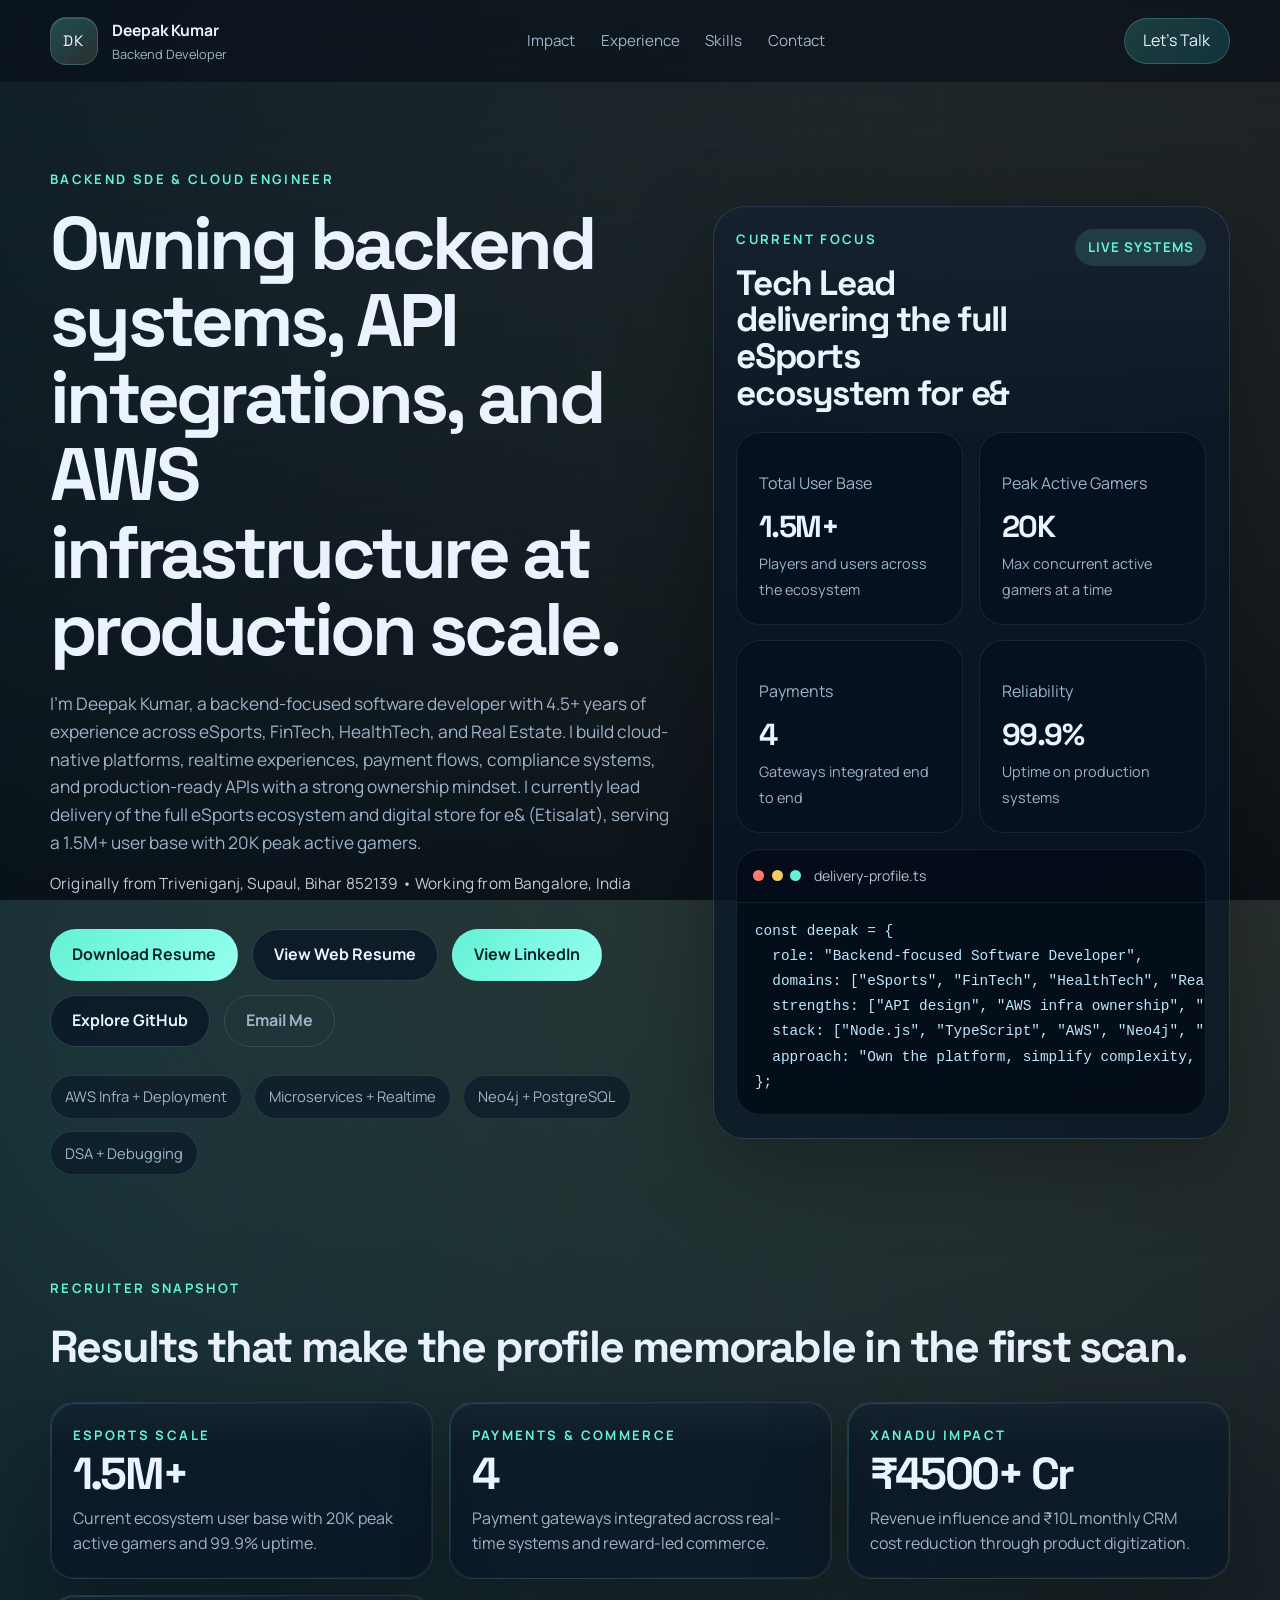
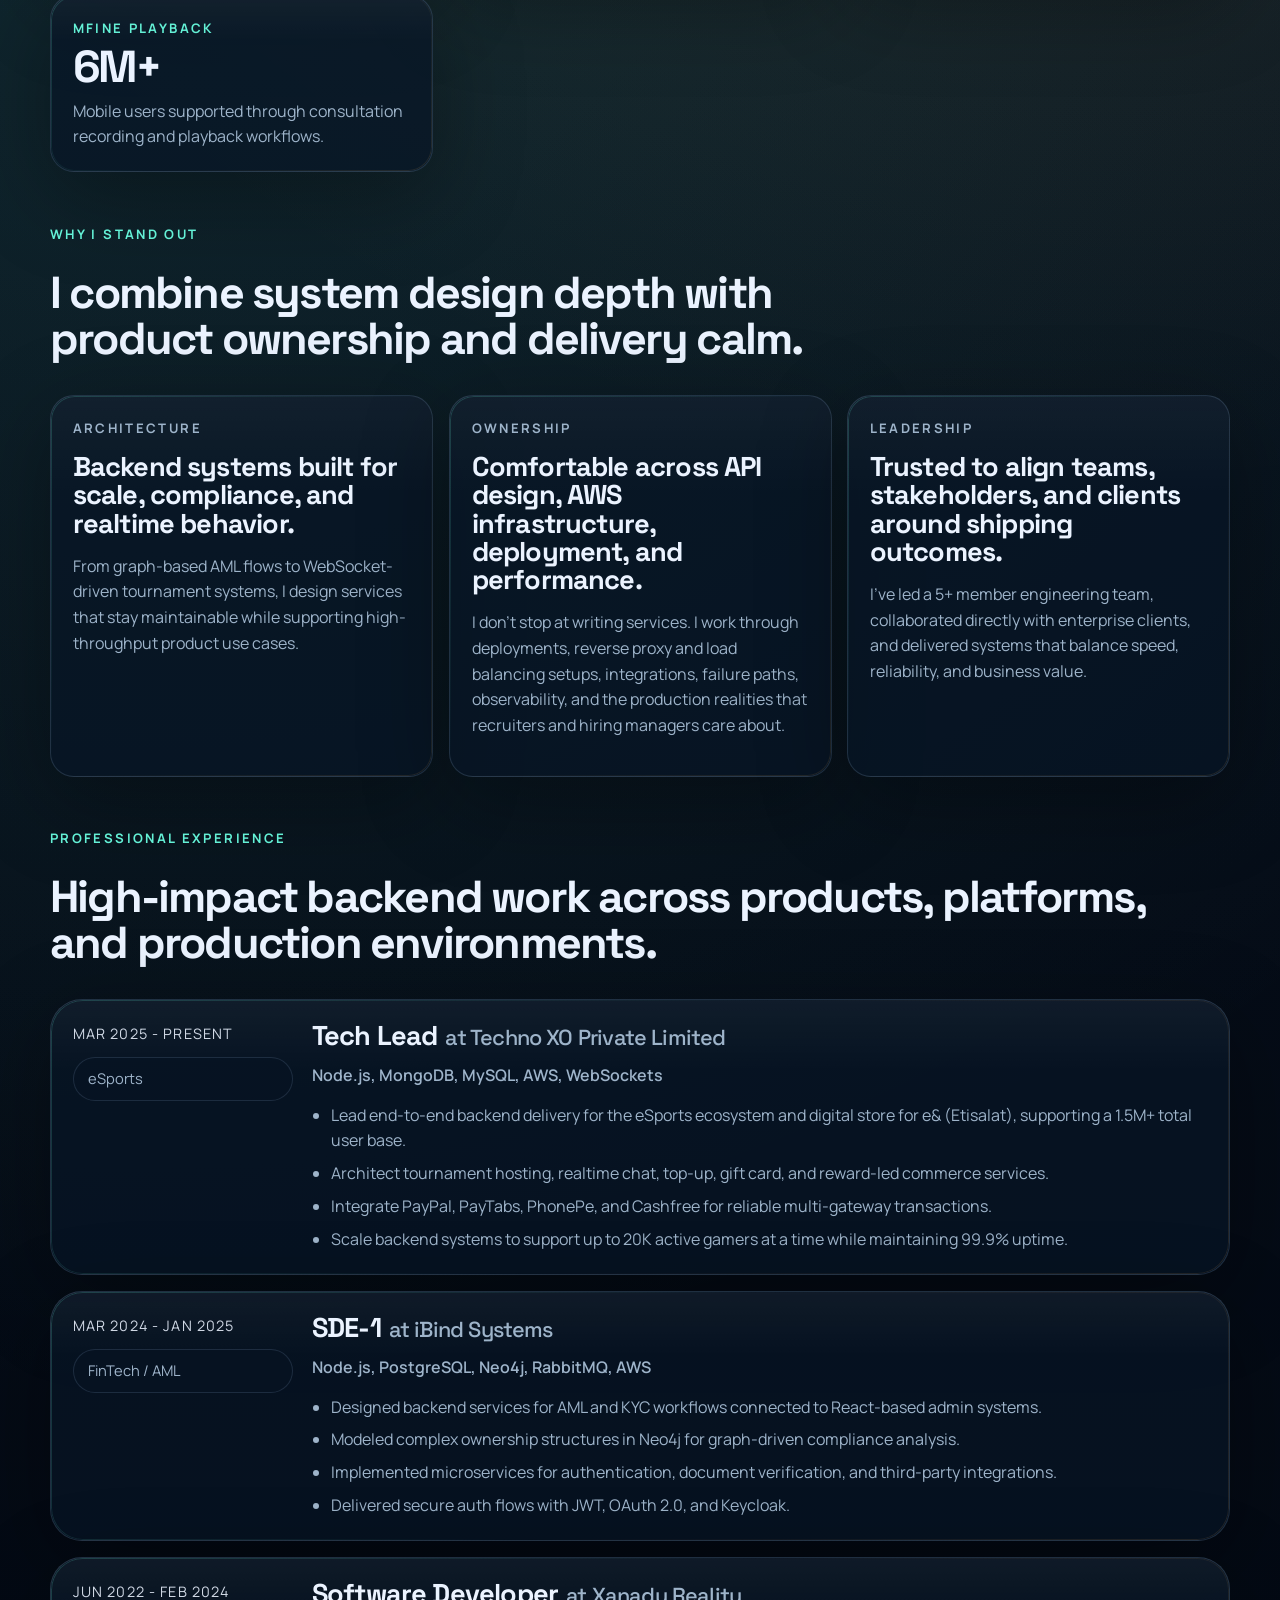
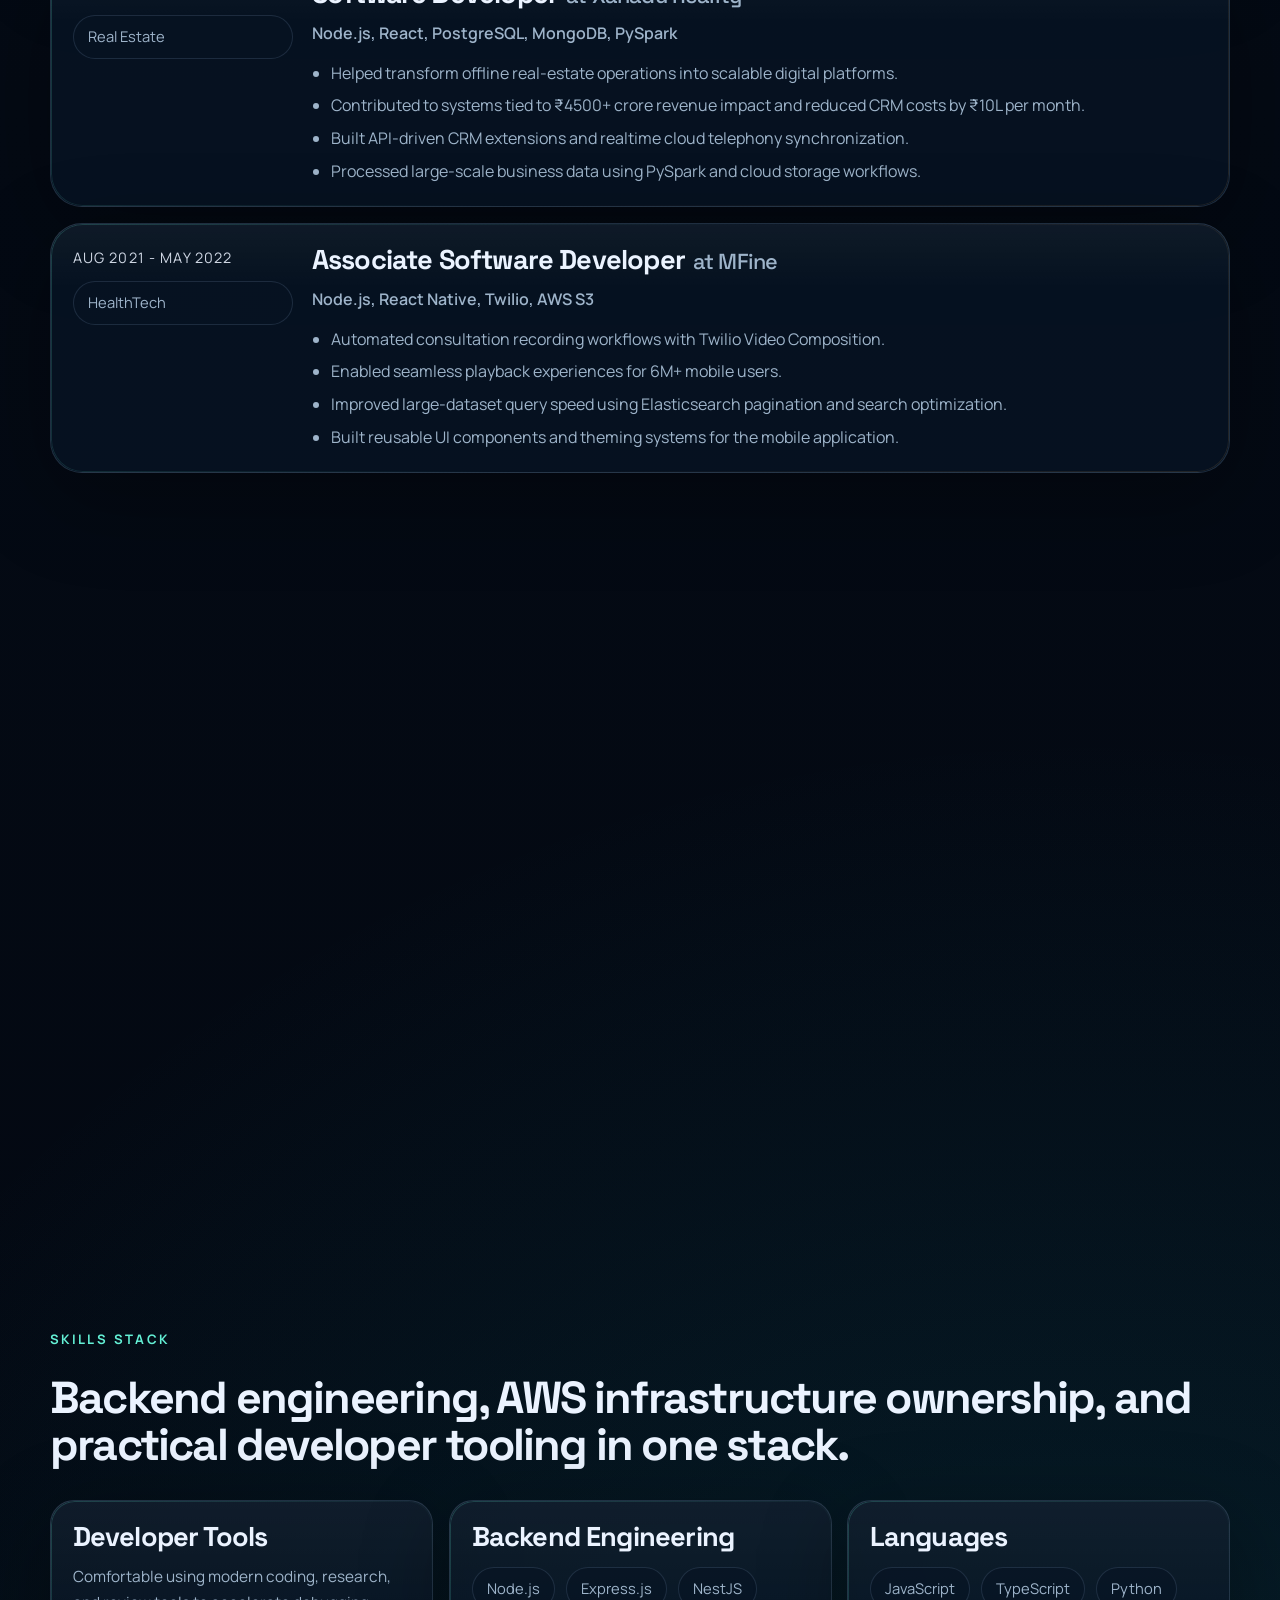
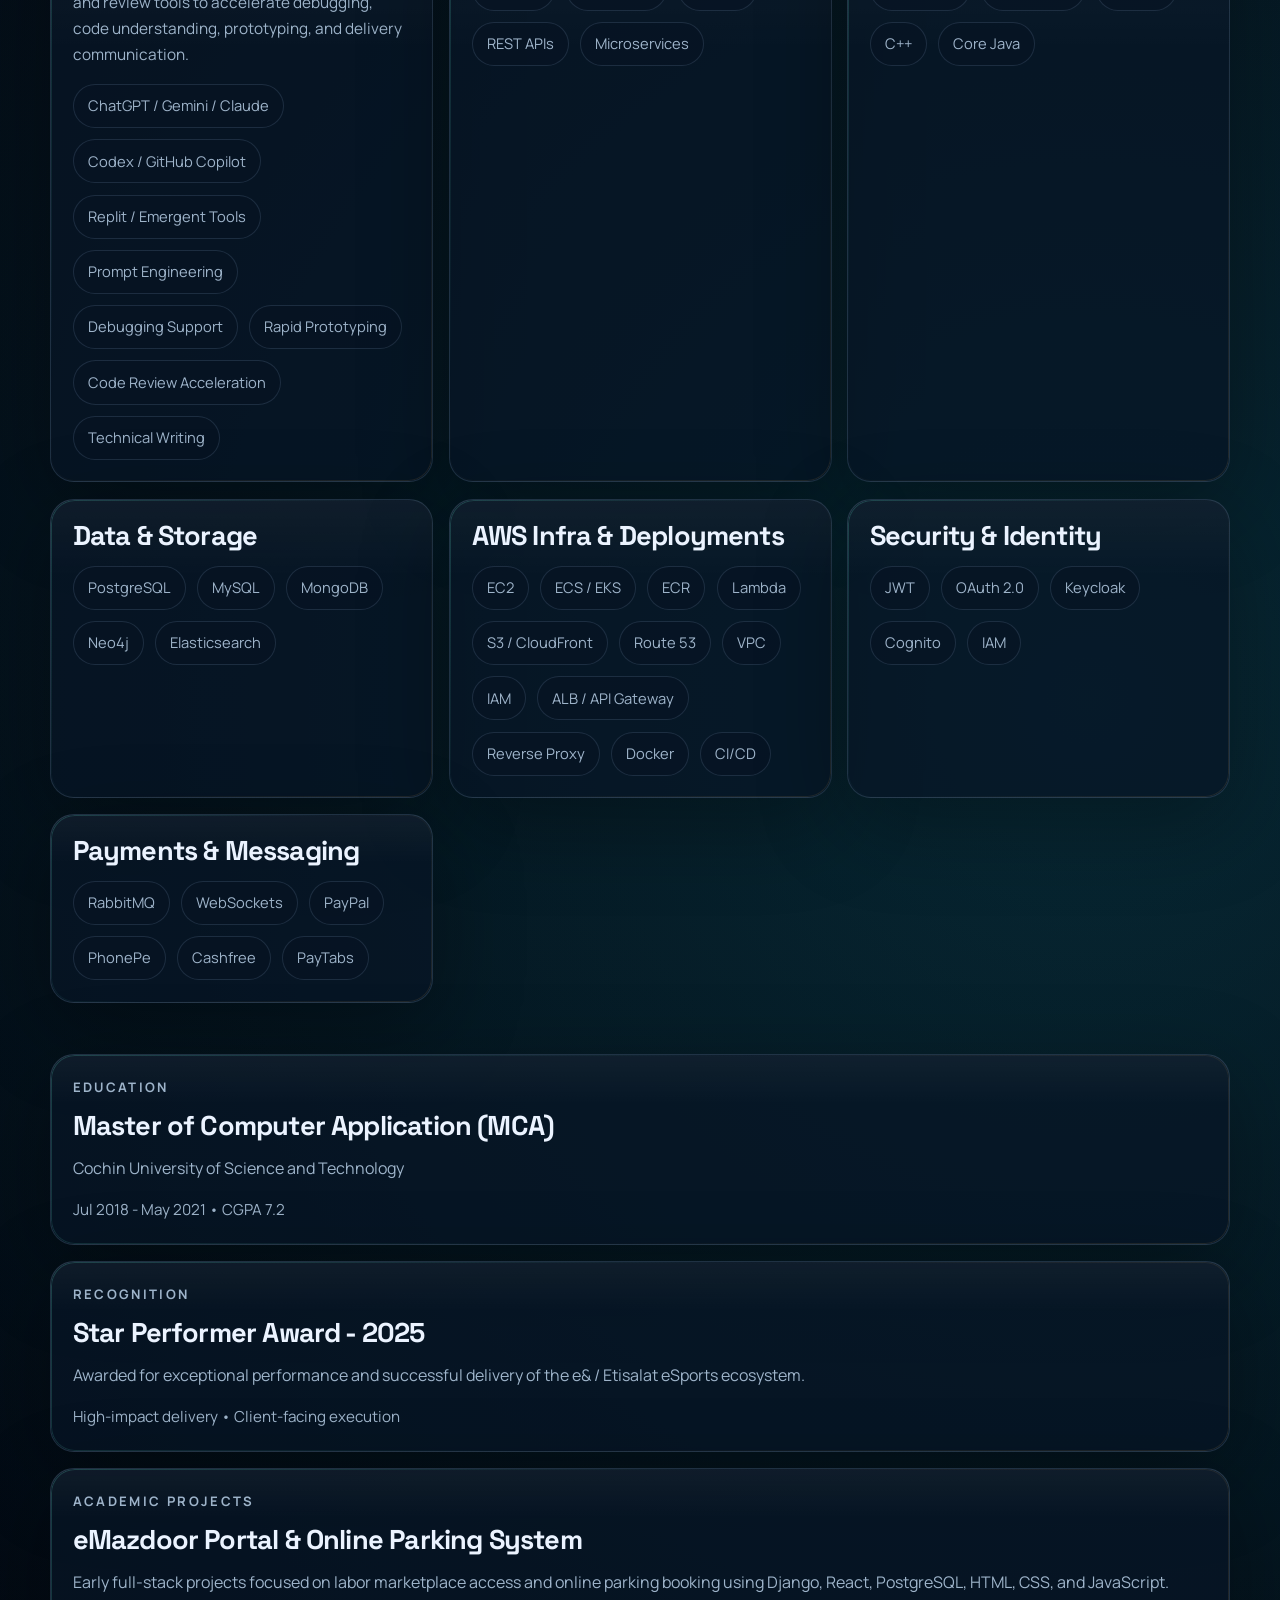
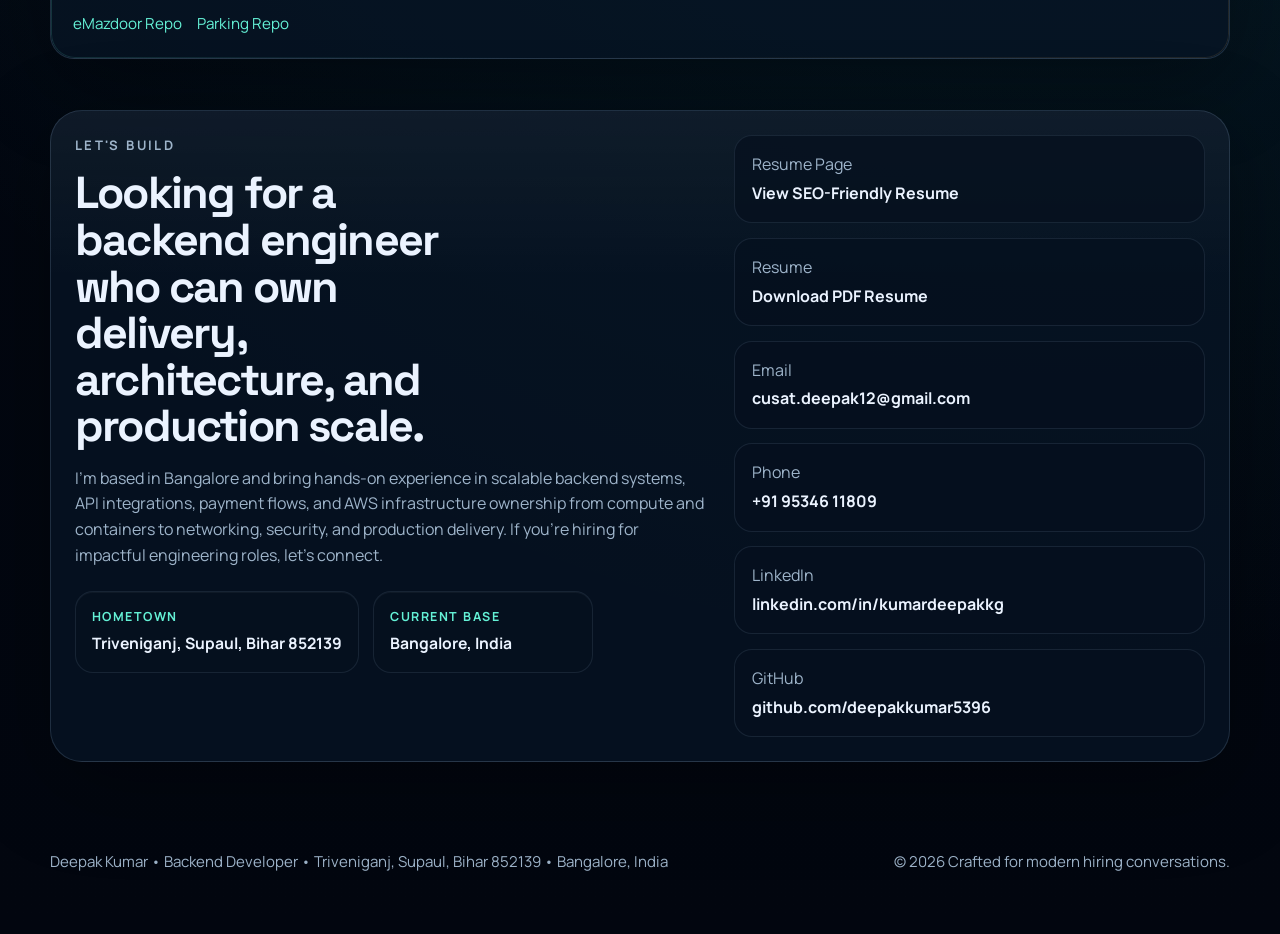
==== commit 18c71f19: "Deploy latest portfolio" ====
--- a/index.html
+++ b/index.html
@@ -3,11 +3,11 @@
 <head>
   <meta charset="UTF-8">
   <meta name="viewport" content="width=device-width, initial-scale=1.0">
-  <title>Deepak Kumar | AI-Ready Backend & AWS Engineer</title>
+  <title>Deepak Kumar | Backend SDE & AWS Engineer</title>
   <meta name="theme-color" content="#07111d">
   <meta
     name="description"
-    content="Portfolio of Deepak Kumar, a backend-focused software developer with strong AI workflow adoption and AWS infrastructure ownership across eSports, FinTech, HealthTech, and Real Estate."
+    content="Portfolio of Deepak Kumar, a backend-focused software developer with AWS infrastructure ownership, API design, microservices, payments, and production systems experience across eSports, FinTech, HealthTech, and Real Estate."
   >
   <link rel="preconnect" href="https://fonts.googleapis.com">
   <link rel="preconnect" href="https://fonts.gstatic.com" crossorigin>
@@ -22,15 +22,14 @@
       "@context": "https://schema.org",
       "@type": "Person",
       "name": "Deepak Kumar",
-      "jobTitle": "Software Developer",
-      "description": "Backend-focused software developer with 4.5+ years of experience building scalable platforms, using AI developer tools effectively, and managing AWS infrastructure across FinTech, eSports, HealthTech, and Real Estate.",
+      "jobTitle": "Tech Lead",
+      "description": "Backend-focused software developer with 4.5+ years of experience building scalable platforms, designing APIs, integrating payments, and managing AWS infrastructure across FinTech, eSports, HealthTech, and Real Estate.",
       "email": "mailto:cusat.deepak12@gmail.com",
       "telephone": "+91-9534611809",
       "address": {
         "@type": "PostalAddress",
-        "addressLocality": "Triveniganj",
-        "addressRegion": "Bihar",
-        "postalCode": "852139",
+        "addressLocality": "Bangalore",
+        "addressRegion": "Karnataka",
         "addressCountry": "India"
       },
       "url": "https://github.com/deepakkumar5396",
@@ -47,13 +46,12 @@
         "TypeScript",
         "Microservices",
         "AWS",
-        "AI Developer Tools",
-        "Prompt Engineering",
         "AWS Infrastructure",
         "Neo4j",
         "PostgreSQL",
         "RabbitMQ",
-        "WebSockets"
+        "WebSockets",
+        "Data Structures and Algorithms"
       ]
     }
   </script>
@@ -84,15 +82,14 @@
   <main id="top">
     <section class="hero container">
       <div class="hero-copy" data-reveal>
-        <p class="eyebrow">AI-Ready Backend & Cloud Engineer</p>
-        <h1>Owning backend systems, AI-accelerated delivery, and AWS infrastructure at production scale.</h1>
+        <p class="eyebrow">Backend SDE & Cloud Engineer</p>
+        <h1>Owning backend systems, API integrations, and AWS infrastructure at production scale.</h1>
         <p class="hero-text">
           I&apos;m Deepak Kumar, a backend-focused software developer with 4.5+ years of experience across eSports,
           FinTech, HealthTech, and Real Estate. I build cloud-native platforms, realtime experiences, payment flows,
           compliance systems, and production-ready APIs with a strong ownership mindset. I currently lead delivery of
-          the full eSports ecosystem and digital store for e&amp; (Etisalat), serving a 1.5M+ user base. I&apos;m also an
-          early adopter of AI developer tools since ChatGPT&apos;s launch, using them to move faster across design,
-          debugging, delivery, and engineering communication.
+          the full eSports ecosystem and digital store for e&amp; (Etisalat), serving a 1.5M+ user base with 20K peak
+          active gamers.
         </p>
 
         <p class="hero-location">Originally from Triveniganj, Supaul, Bihar 852139 • Working from Bangalore, India</p>
@@ -106,10 +103,10 @@
         </div>
 
         <div class="hero-tags" aria-label="Core strengths">
-          <span>ChatGPT + Claude + Gemini</span>
           <span>AWS Infra + Deployment</span>
           <span>Microservices + Realtime</span>
           <span>Neo4j + PostgreSQL</span>
+          <span>DSA + Debugging</span>
         </div>
       </div>
 
@@ -130,7 +127,7 @@
           </article>
           <article class="signal-card">
             <p>Peak Active Gamers</p>
-            <strong>15K</strong>
+            <strong>20K</strong>
             <span>Max concurrent active gamers at a time</span>
           </article>
           <article class="signal-card">
@@ -155,7 +152,7 @@
 <pre><code>const deepak = {
   role: "Backend-focused Software Developer",
   domains: ["eSports", "FinTech", "HealthTech", "Real Estate"],
-  strengths: ["AI-augmented delivery", "AWS infra ownership", "realtime", "compliance"],
+  strengths: ["API design", "AWS infra ownership", "realtime", "compliance"],
   stack: ["Node.js", "TypeScript", "AWS", "Neo4j", "PostgreSQL"],
   approach: "Own the platform, simplify complexity, deploy with confidence"
 };</code></pre>
@@ -171,34 +168,24 @@
 
       <div class="metric-grid">
         <article class="metric-card" data-reveal>
-          <p class="metric-label">Experience</p>
-          <strong class="metric-value" data-number="4.5" data-decimals="1" data-suffix="+ years">4.5+ years</strong>
-          <span>Delivering backend platforms across multiple domains.</span>
+          <p class="metric-label">eSports Scale</p>
+          <strong class="metric-value" data-number="1.5" data-decimals="1" data-suffix="M+">1.5M+</strong>
+          <span>Current ecosystem user base with 20K peak active gamers and 99.9% uptime.</span>
         </article>
         <article class="metric-card" data-reveal>
-          <p class="metric-label">User Base</p>
-          <strong class="metric-value" data-number="1.5" data-decimals="1" data-suffix="M+">1.5M+</strong>
-          <span>Total users on the current eSports ecosystem.</span>
+          <p class="metric-label">Payments & Commerce</p>
+          <strong class="metric-value" data-number="4">4</strong>
+          <span>Payment gateways integrated across real-time systems and reward-led commerce.</span>
         </article>
         <article class="metric-card" data-reveal>
-          <p class="metric-label">Business Impact</p>
+          <p class="metric-label">Xanadu Impact</p>
           <strong class="metric-value" data-number="4500" data-prefix="₹" data-suffix="+ Cr">₹4500+ Cr</strong>
-          <span>Revenue influence through digital real-estate platforms.</span>
+          <span>Revenue influence and ₹10L monthly CRM cost reduction through product digitization.</span>
         </article>
         <article class="metric-card" data-reveal>
-          <p class="metric-label">Product Reach</p>
+          <p class="metric-label">MFine Playback</p>
           <strong class="metric-value" data-number="6" data-suffix="M+">6M+</strong>
-          <span>Mobile users supported in HealthTech workflows.</span>
-        </article>
-        <article class="metric-card" data-reveal>
-          <p class="metric-label">Engineering Discipline</p>
-          <strong class="metric-value" data-number="500" data-suffix="+">500+</strong>
-          <span>Data structures and algorithms problems solved.</span>
-        </article>
-        <article class="metric-card" data-reveal>
-          <p class="metric-label">Peak Concurrency</p>
-          <strong class="metric-value" data-number="20" data-suffix="K">20K</strong>
-          <span>Maximum active gamers at the same time.</span>
+          <span>Mobile users supported through consultation recording and playback workflows.</span>
         </article>
       </div>
     </section>
@@ -251,13 +238,13 @@
             <span class="domain-pill">eSports</span>
           </div>
           <div class="experience-body">
-            <h3>Tech Lead <span>at Techno XO</span></h3>
+            <h3>Tech Lead <span>at Techno XO Private Limited</span></h3>
             <p class="stack-line">Node.js, MongoDB, MySQL, AWS, WebSockets</p>
             <ul>
-              <li>Led end-to-end development of the full eSports ecosystem for e&amp; (Etisalat), supporting a 1.5M+ total user base.</li>
-              <li>Built tournament hosting, realtime chat, and a digital commerce store for top-ups and gift cards.</li>
-              <li>Integrated PayPal, PayTabs, PhonePe, and Cashfree for reliable multi-gateway transactions.</li>
-              <li>Engineered backend systems to support up to 20K active gamers at a time while maintaining 99.9% uptime.</li>
+              <li>Lead end-to-end backend delivery for the eSports ecosystem and digital store for e&amp; (Etisalat), supporting a 1.5M+ total user base.</li>
+              <li>Architect tournament hosting, realtime chat, top-up, gift card, and reward-led commerce services.</li>
+              <li>Integrate PayPal, PayTabs, PhonePe, and Cashfree for reliable multi-gateway transactions.</li>
+              <li>Scale backend systems to support up to 20K active gamers at a time while maintaining 99.9% uptime.</li>
             </ul>
           </div>
         </article>
@@ -268,7 +255,7 @@
             <span class="domain-pill">FinTech / AML</span>
           </div>
           <div class="experience-body">
-            <h3>SDE - 1 <span>at iBind Systems</span></h3>
+            <h3>SDE-1 <span>at iBind Systems</span></h3>
             <p class="stack-line">Node.js, PostgreSQL, Neo4j, RabbitMQ, AWS</p>
             <ul>
               <li>Designed backend services for AML and KYC workflows connected to React-based admin systems.</li>
@@ -360,22 +347,22 @@
     <section class="skills-section container" id="skills">
       <div class="section-heading" data-reveal>
         <p class="eyebrow">Skills Stack</p>
-        <h2>AI-native execution, backend engineering, and AWS infrastructure ownership in one stack.</h2>
+        <h2>Backend engineering, AWS infrastructure ownership, and practical developer tooling in one stack.</h2>
       </div>
 
       <div class="skill-grid">
         <article class="skill-card" data-reveal>
-          <h3>Multi-Model AI Workflow</h3>
+          <h3>Developer Tools</h3>
           <p class="skill-note">
-            Comfortable working across leading AI coding and research tools to accelerate debugging, prototyping,
-            code understanding, and delivery communication in day-to-day engineering work.
+            Comfortable using modern coding, research, and review tools to accelerate debugging, code understanding,
+            prototyping, and delivery communication.
           </p>
           <div class="chip-group">
             <span>ChatGPT / Gemini / Claude</span>
             <span>Codex / GitHub Copilot</span>
             <span>Replit / Emergent Tools</span>
             <span>Prompt Engineering</span>
-            <span>AI-Assisted Debugging</span>
+            <span>Debugging Support</span>
             <span>Rapid Prototyping</span>
             <span>Code Review Acceleration</span>
             <span>Technical Writing</span>
@@ -489,8 +476,8 @@
           <p class="eyebrow">Let&apos;s Build</p>
           <h2>Looking for a backend engineer who can own delivery, architecture, and production scale.</h2>
           <p>
-            I&apos;m based in Bangalore and bring hands-on experience in scalable backend systems, AI-assisted engineering
-            workflows, and AWS infrastructure ownership from compute and containers to networking, security, and
+            I&apos;m based in Bangalore and bring hands-on experience in scalable backend systems, API integrations,
+            payment flows, and AWS infrastructure ownership from compute and containers to networking, security, and
             production delivery. If you&apos;re hiring for impactful engineering roles, let&apos;s connect.
           </p>
 
